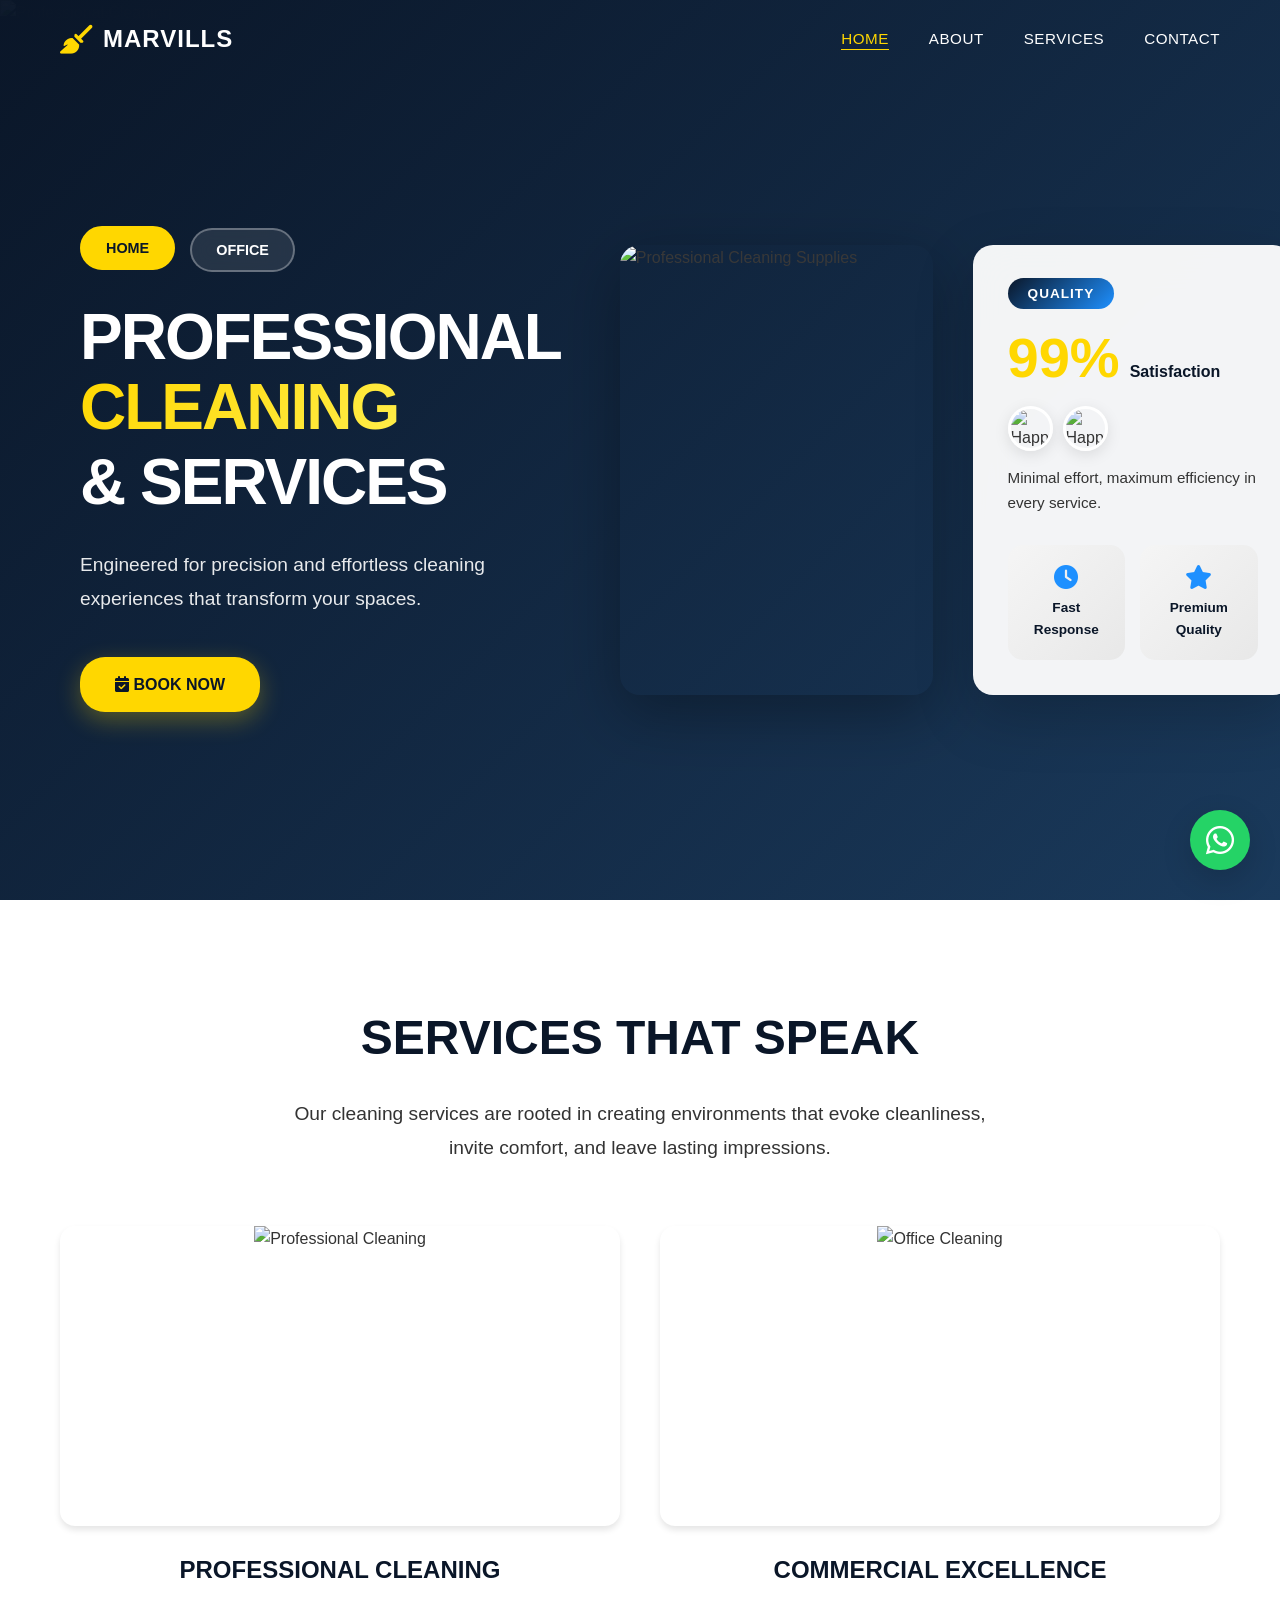
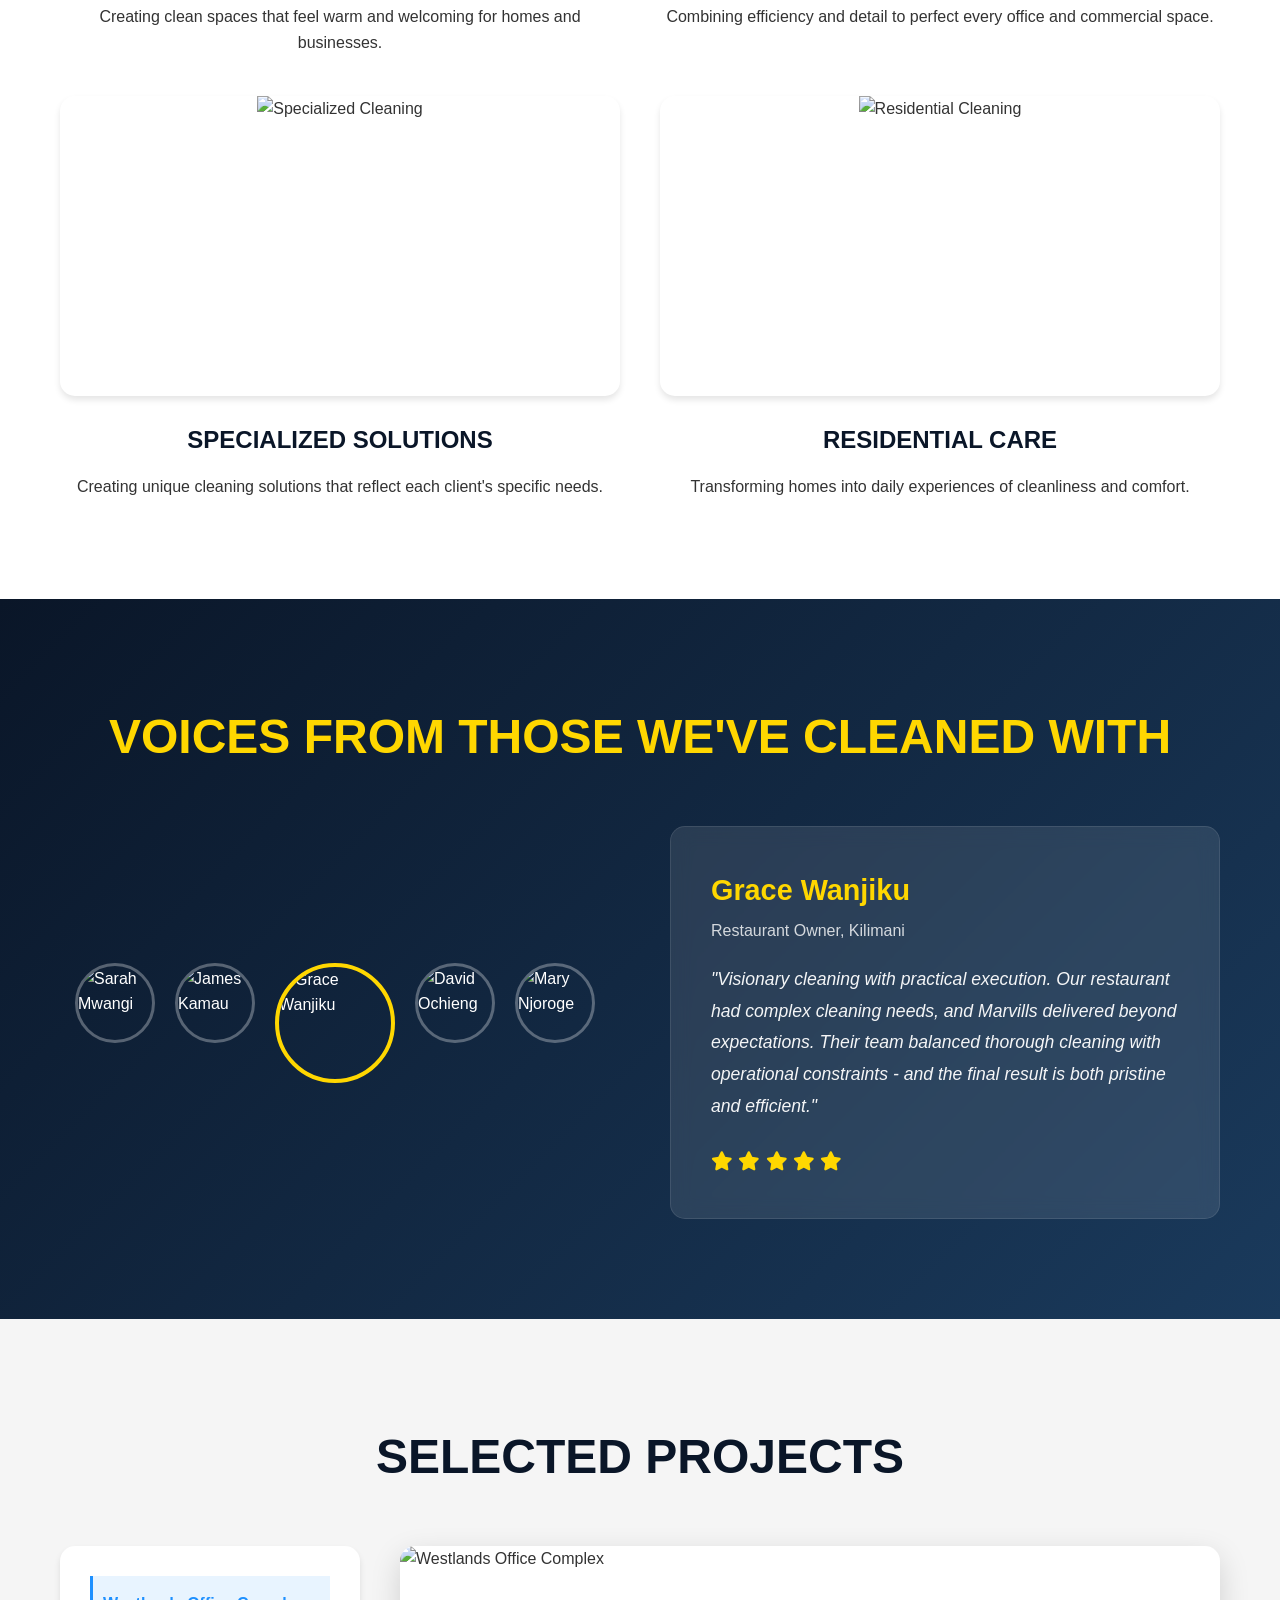
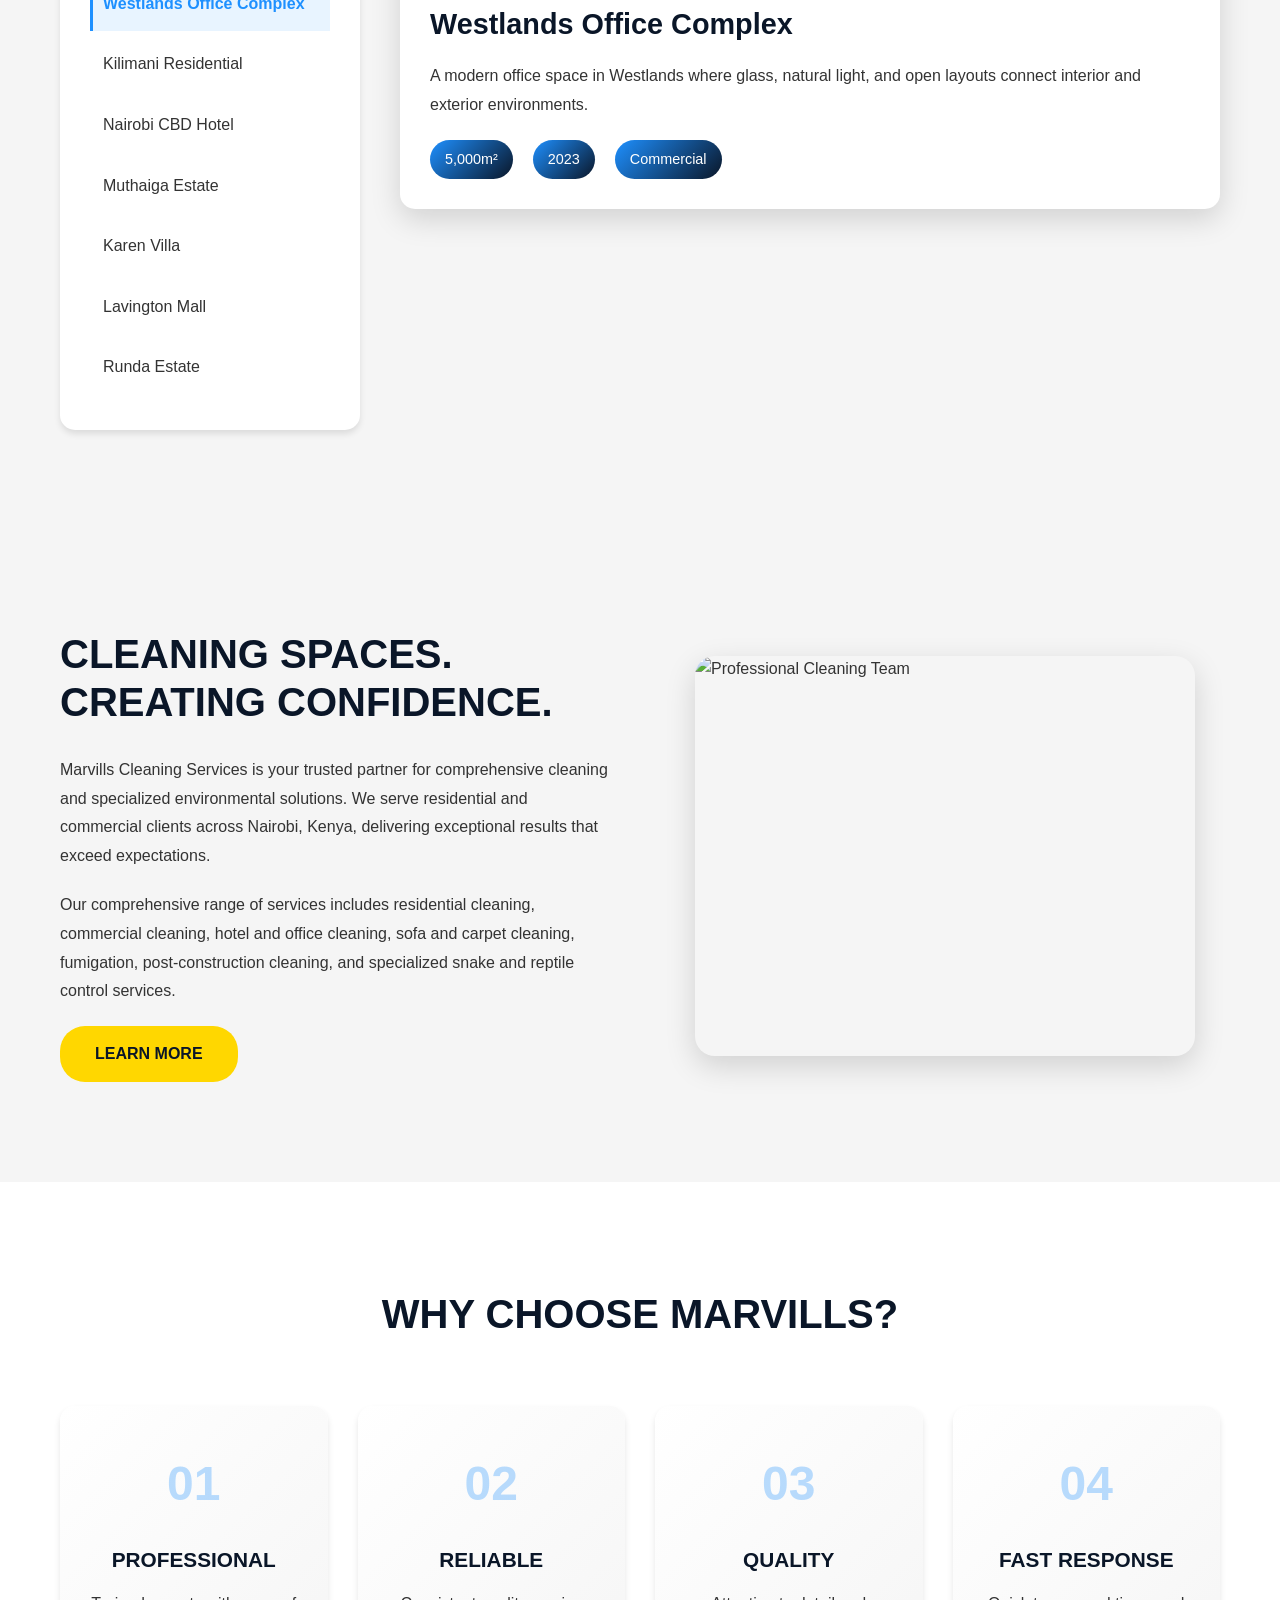
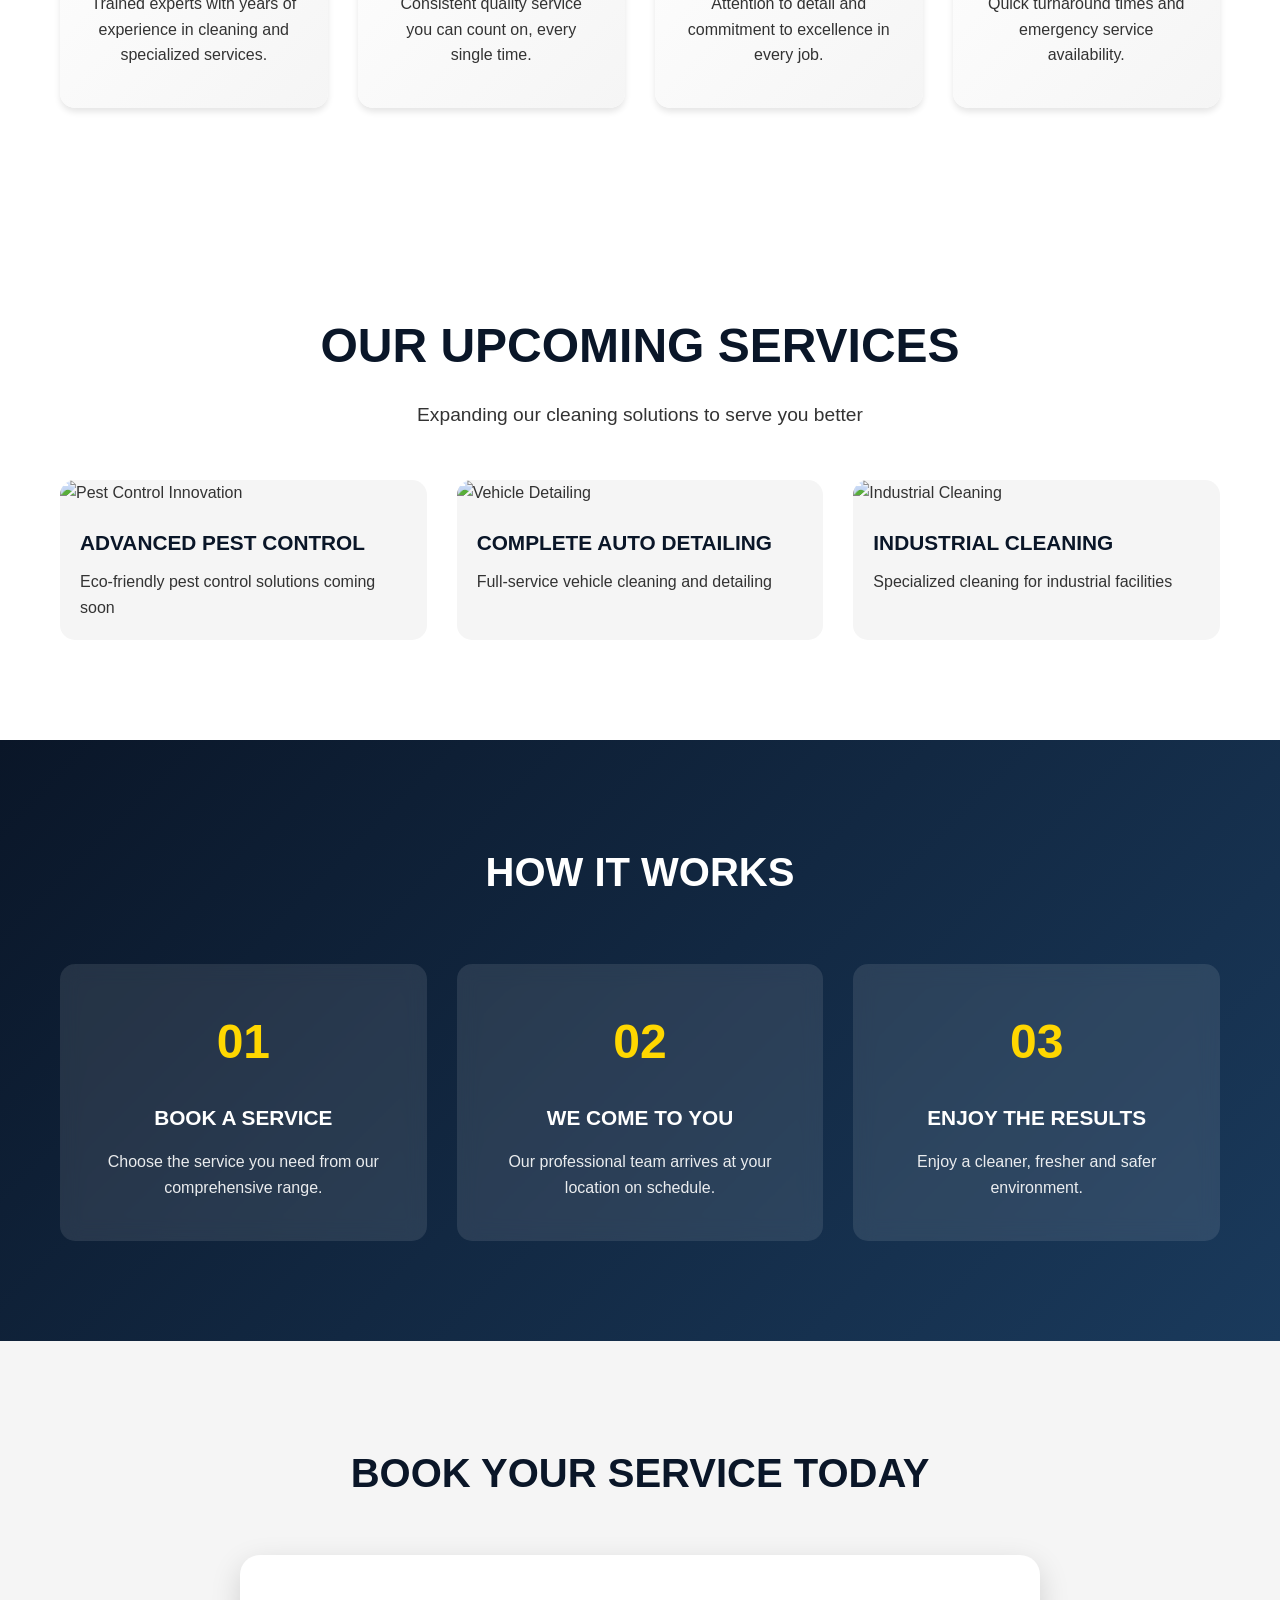
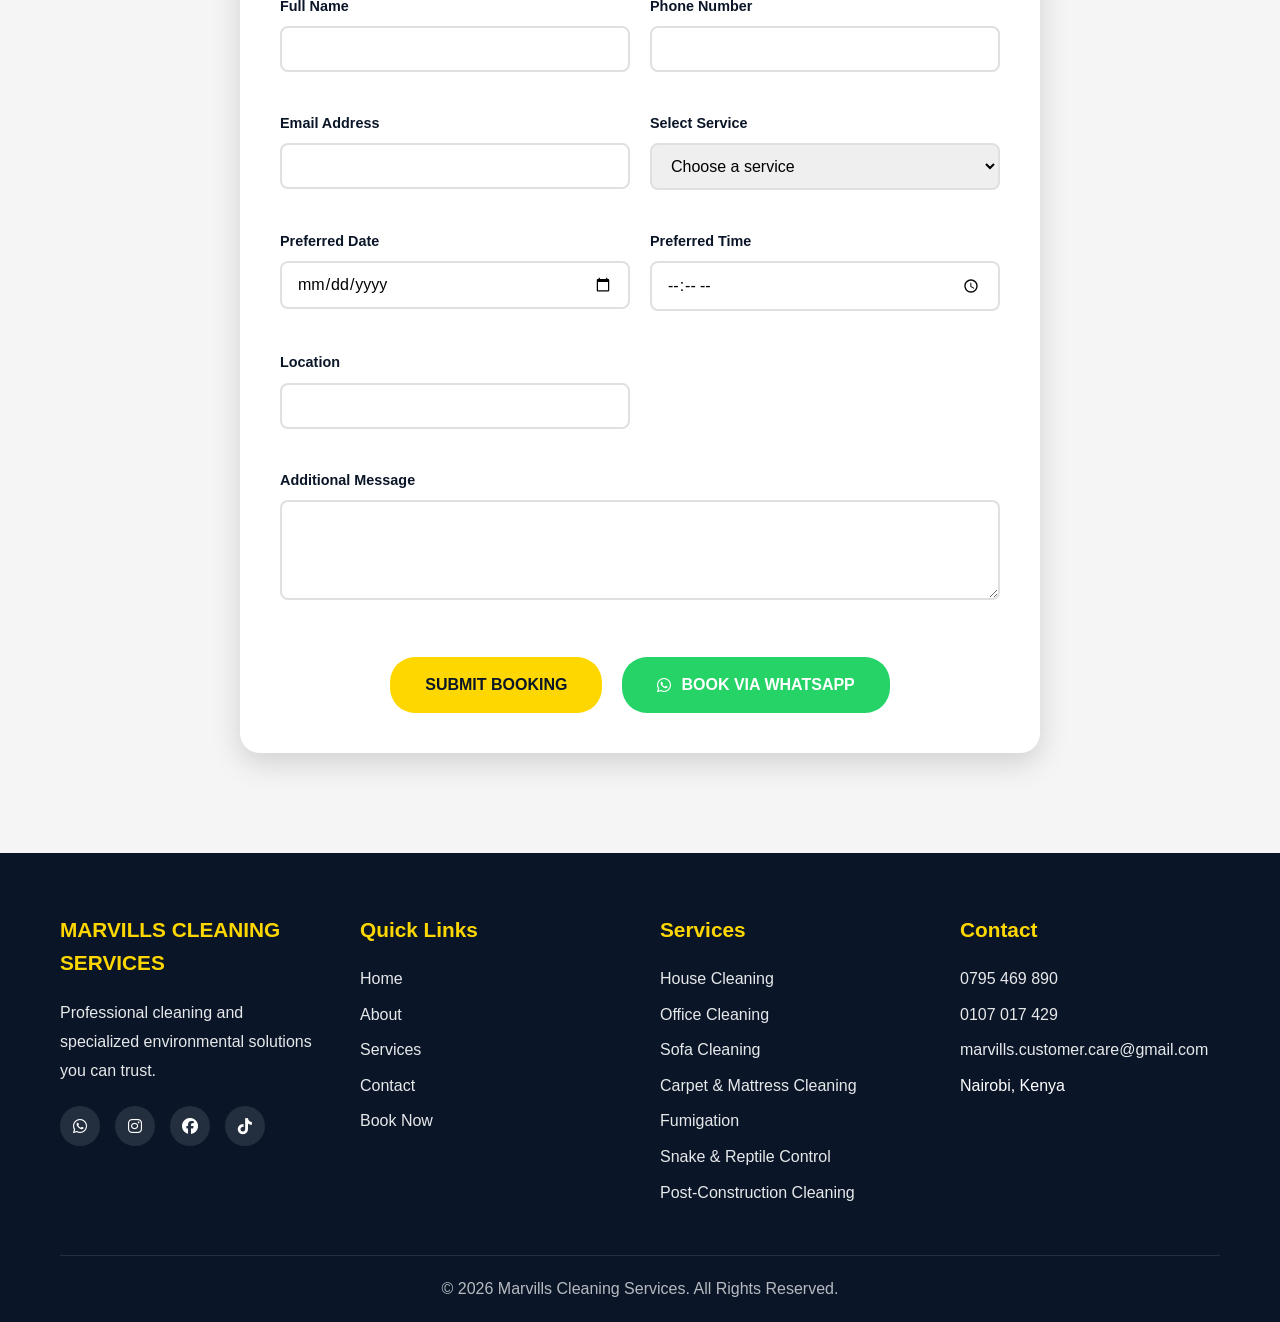
==== index.html @ 103ae38f "first commit" ====
<!DOCTYPE html>
<html lang="en">
<head>
    <meta charset="UTF-8">
    <meta name="viewport" content="width=device-width, initial-scale=1.0">
    <title>Marvills Cleaning Services | Professional Cleaning & Fumigation</title>
    <link rel="stylesheet" href="css/style.css">
    <link rel="stylesheet" href="https://cdnjs.cloudflare.com/ajax/libs/font-awesome/6.4.0/css/all.min.css">
</head>
<body>
    <!-- Navigation -->
    <nav class="navbar" id="navbar">
        <div class="container">
            <div class="nav-content">
                <a href="index.html" class="logo">
                    <i class="fas fa-broom"></i>
                    <span>MARVILLS</span>
                </a>
                <ul class="nav-links" id="navLinks">
                    <li><a href="index.html" class="active">HOME</a></li>
                    <li><a href="about.html">ABOUT</a></li>
                    <li><a href="services.html">SERVICES</a></li>
                    <li><a href="contact.html">CONTACT</a></li>
                </ul>
                <div class="hamburger" id="hamburger">
                    <span></span>
                    <span></span>
                    <span></span>
                </div>
            </div>
        </div>
    </nav>

    <!-- Hero Section -->
    <section class="hero">
        <div class="hero-background">
            <img src="https://images.unsplash.com/photo-1581578731117-104f2a49d5f4?w=1920&q=80" alt="Professional Cleaning">
            <div class="hero-overlay"></div>
        </div>
        
        <div class="container">
            <div class="hero-layout">
                <!-- Left Side - Content -->
                <div class="hero-left">
                    <div class="hero-categories">
                        <button class="category-btn active">HOME</button>
                        <button class="category-btn">OFFICE</button>
                    </div>
                    
                    <div class="hero-headline">
                        <h1>PROFESSIONAL <span class="gold-text">CLEANING</span></h1>
                        <h1>& SERVICES</h1>
                    </div>
                    
                    <p class="hero-description">Engineered for precision and effortless cleaning experiences that transform your spaces.</p>
                    
                    <div class="hero-cta">
                        <a href="#booking" class="btn-primary hero-btn">
                            <i class="fas fa-calendar-check"></i>
                            BOOK NOW
                        </a>
                    </div>
                </div>
                
                <!-- Right Side - Product/Stats -->
                <div class="hero-right">
                    <div class="hero-product">
                        <img src="https://images.unsplash.com/photo-1587937533577-0ba337fbd436?w=600&q=80" alt="Professional Cleaning Supplies" class="product-image">
                        
                        <div class="hero-stats-card">
                            <div class="stats-header">
                                <span class="stats-badge">QUALITY</span>
                            </div>
                            <div class="stats-content">
                                <div class="stats-percentage">
                                    <span class="percentage">99%</span>
                                    <span class="percentage-label">Satisfaction</span>
                                </div>
                                <div class="stats-avatars">
                                    <img src="https://images.unsplash.com/photo-1494790108377-be9c29b29330?w=50&q=80" alt="Happy Client">
                                    <img src="https://images.unsplash.com/photo-1507003211169-0a1dd7228f2d?w=50&q=80" alt="Happy Client">
                                </div>
                                <p class="stats-description">Minimal effort, maximum efficiency in every service.</p>
                            </div>
                            
                            <div class="stats-cards">
                                <div class="stat-card">
                                    <i class="fas fa-clock"></i>
                                    <span>Fast Response</span>
                                </div>
                                <div class="stat-card">
                                    <i class="fas fa-star"></i>
                                    <span>Premium Quality</span>
                                </div>
                            </div>
                        </div>
                    </div>
                </div>
            </div>
        </div>
    </section>

    <!-- Services That Speak Section -->
    <section class="services-speak">
        <div class="container">
            <div class="section-header">
                <h2>SERVICES THAT SPEAK</h2>
                <p>Our cleaning services are rooted in creating environments that evoke cleanliness, invite comfort, and leave lasting impressions.</p>
            </div>
            <div class="services-speak-grid">
                <div class="service-speak-card">
                    <div class="service-speak-image">
                        <img src="https://images.unsplash.com/photo-1581578731117-104f2a49d5f4?w=400&q=80" alt="Professional Cleaning">
                    </div>
                    <h3>PROFESSIONAL CLEANING</h3>
                    <p>Creating clean spaces that feel warm and welcoming for homes and businesses.</p>
                </div>
                <div class="service-speak-card">
                    <div class="service-speak-image">
                        <img src="https://images.unsplash.com/photo-1628177142898-93e36e4e3a50?w=400&q=80" alt="Office Cleaning">
                    </div>
                    <h3>COMMERCIAL EXCELLENCE</h3>
                    <p>Combining efficiency and detail to perfect every office and commercial space.</p>
                </div>
                <div class="service-speak-card">
                    <div class="service-speak-image">
                        <img src="https://images.unsplash.com/photo-1532190241740-4a1c8ace95c4?w=400&q=80" alt="Specialized Cleaning">
                    </div>
                    <h3>SPECIALIZED SOLUTIONS</h3>
                    <p>Creating unique cleaning solutions that reflect each client's specific needs.</p>
                </div>
                <div class="service-speak-card">
                    <div class="service-speak-image">
                        <img src="https://images.unsplash.com/photo-1584622650111-993a426fbf0a?w=400&q=80" alt="Residential Cleaning">
                    </div>
                    <h3>RESIDENTIAL CARE</h3>
                    <p>Transforming homes into daily experiences of cleanliness and comfort.</p>
                </div>
            </div>
        </div>
    </section>

    <!-- Testimonials Section -->
    <section class="testimonials-section">
        <div class="container">
            <h2>VOICES FROM THOSE WE'VE CLEANED WITH</h2>
            <div class="testimonials-layout">
                <div class="testimonial-avatars">
                    <div class="avatar-circle">
                        <img src="https://images.unsplash.com/photo-1494790108377-be9c29b29330?w=100&q=80" alt="Sarah Mwangi">
                    </div>
                    <div class="avatar-circle">
                        <img src="https://images.unsplash.com/photo-1507003211169-0a1dd7228f2d?w=100&q=80" alt="James Kamau">
                    </div>
                    <div class="avatar-circle featured">
                        <img src="https://images.unsplash.com/photo-1438761681033-6461ffad8d80?w=100&q=80" alt="Grace Wanjiku">
                    </div>
                    <div class="avatar-circle">
                        <img src="https://images.unsplash.com/photo-1472099645785-5658abf4ff4e?w=100&q=80" alt="David Ochieng">
                    </div>
                    <div class="avatar-circle">
                        <img src="https://images.unsplash.com/photo-1544005313-94ddf0286df2?w=100&q=80" alt="Mary Njoroge">
                    </div>
                </div>
                <div class="featured-testimonial">
                    <h3>Grace Wanjiku</h3>
                    <p class="testimonial-role">Restaurant Owner, Kilimani</p>
                    <p class="testimonial-quote">"Visionary cleaning with practical execution. Our restaurant had complex cleaning needs, and Marvills delivered beyond expectations. Their team balanced thorough cleaning with operational constraints - and the final result is both pristine and efficient."</p>
                    <div class="testimonial-rating">
                        <i class="fas fa-star"></i>
                        <i class="fas fa-star"></i>
                        <i class="fas fa-star"></i>
                        <i class="fas fa-star"></i>
                        <i class="fas fa-star"></i>
                    </div>
                </div>
            </div>
        </div>
    </section>

    <!-- Selected Projects Section -->
    <section class="selected-projects">
        <div class="container">
            <h2>SELECTED PROJECTS</h2>
            <div class="projects-layout">
                <div class="projects-sidebar">
                    <ul class="projects-list">
                        <li class="project-item active" data-project="casa-lumen">Westlands Office Complex</li>
                        <li class="project-item" data-project="lunaris-estate">Kilimani Residential</li>
                        <li class="project-item" data-project="haven-point">Nairobi CBD Hotel</li>
                        <li class="project-item" data-project="silverleaf">Muthaiga Estate</li>
                        <li class="project-item" data-project="casa-verde">Karen Villa</li>
                        <li class="project-item" data-project="azure-horizon">Lavington Mall</li>
                        <li class="project-item" data-project="serenity-estate">Runda Estate</li>
                    </ul>
                </div>
                <div class="project-display">
                    <div class="project-card active" id="casa-lumen">
                        <img src="https://images.unsplash.com/photo-1497366216548-37526070297c?w=800&q=80" alt="Westlands Office Complex">
                        <div class="project-info">
                            <h3>Westlands Office Complex</h3>
                            <p>A modern office space in Westlands where glass, natural light, and open layouts connect interior and exterior environments.</p>
                            <div class="project-details">
                                <span>5,000m²</span>
                                <span>2023</span>
                                <span>Commercial</span>
                            </div>
                        </div>
                    </div>
                    <div class="project-card" id="lunaris-estate">
                        <img src="https://images.unsplash.com/photo-1584622650111-993a426fbf0a?w=800&q=80" alt="Kilimani Residential">
                        <div class="project-info">
                            <h3>Kilimani Residential</h3>
                            <p>Complete residential cleaning and maintenance for luxury apartments in the heart of Kilimani.</p>
                            <div class="project-details">
                                <span>150 Units</span>
                                <span>2022</span>
                                <span>Residential</span>
                            </div>
                        </div>
                    </div>
                    <div class="project-card" id="haven-point">
                        <img src="https://images.unsplash.com/photo-1566665797739-1674de7a421a?w=800&q=80" alt="Nairobi CBD Hotel">
                        <div class="project-info">
                            <h3>Nairobi CBD Hotel</h3>
                            <p>Comprehensive hotel cleaning services ensuring pristine guest experiences in Nairobi's central business district.</p>
                            <div class="project-details">
                                <span>200 Rooms</span>
                                <span>2023</span>
                                <span>Hospitality</span>
                            </div>
                        </div>
                    </div>
                    <div class="project-card" id="silverleaf">
                        <img src="https://images.unsplash.com/photo-1504307651254-35680f356dfd?w=800&q=80" alt="Muthaiga Estate">
                        <div class="project-info">
                            <h3>Muthaiga Estate</h3>
                            <p>Post-construction cleaning for prestigious estate development, handling dust and debris removal.</p>
                            <div class="project-details">
                                <span>10,000m²</span>
                                <span>2022</span>
                                <span>Construction</span>
                            </div>
                        </div>
                    </div>
                    <div class="project-card" id="casa-verde">
                        <img src="https://images.unsplash.com/photo-1555041469-a586c61ea9bc?w=800&q=80" alt="Karen Villa">
                        <div class="project-info">
                            <h3>Karen Villa</h3>
                            <p>Deep cleaning and specialized sofa/carpet cleaning for luxury villa in Karen.</p>
                            <div class="project-details">
                                <span>800m²</span>
                                <span>2023</span>
                                <span>Residential</span>
                            </div>
                        </div>
                    </div>
                    <div class="project-card" id="azure-horizon">
                        <img src="https://images.unsplash.com/photo-1581578731117-104f2a49d5f4?w=800&q=80" alt="Lavington Mall">
                        <div class="project-info">
                            <h3>Lavington Mall</h3>
                            <p>Ongoing commercial cleaning contract for major shopping mall in Lavington.</p>
                            <div class="project-details">
                                <span>15,000m²</span>
                                <span>2021-Present</span>
                                <span>Commercial</span>
                            </div>
                        </div>
                    </div>
                    <div class="project-card" id="serenity-estate">
                        <img src="https://images.unsplash.com/photo-1628177142898-93e36e4e3a50?w=800&q=80" alt="Runda Estate">
                        <div class="project-info">
                            <h3>Runda Estate</h3>
                            <p>Complete fumigation and pest control services for residential estate development.</p>
                            <div class="project-details">
                                <span>50 Homes</span>
                                <span>2023</span>
                                <span>Fumigation</span>
                            </div>
                        </div>
                    </div>
                </div>
            </div>
        </div>
    </section>

    <!-- About Section -->
    <section class="about-section">
        <div class="container">
            <div class="about-content">
                <div class="about-text">
                    <h2>CLEANING SPACES. CREATING CONFIDENCE.</h2>
                    <p>Marvills Cleaning Services is your trusted partner for comprehensive cleaning and specialized environmental solutions. We serve residential and commercial clients across Nairobi, Kenya, delivering exceptional results that exceed expectations.</p>
                    <p>Our comprehensive range of services includes residential cleaning, commercial cleaning, hotel and office cleaning, sofa and carpet cleaning, fumigation, post-construction cleaning, and specialized snake and reptile control services.</p>
                    <a href="about.html" class="btn-primary">LEARN MORE</a>
                </div>
                <div class="about-image">
                    <img src="https://images.unsplash.com/photo-1581578731117-104f2a49d5f4?w=600&q=80" alt="Professional Cleaning Team" class="about-img">
                </div>
            </div>
        </div>
    </section>

    <!-- Why Choose Section -->
    <section class="why-choose">
        <div class="container">
            <h2>WHY CHOOSE MARVILLS?</h2>
            <div class="why-grid">
                <div class="why-card">
                    <div class="why-number">01</div>
                    <h3>PROFESSIONAL</h3>
                    <p>Trained experts with years of experience in cleaning and specialized services.</p>
                </div>
                <div class="why-card">
                    <div class="why-number">02</div>
                    <h3>RELIABLE</h3>
                    <p>Consistent quality service you can count on, every single time.</p>
                </div>
                <div class="why-card">
                    <div class="why-number">03</div>
                    <h3>QUALITY</h3>
                    <p>Attention to detail and commitment to excellence in every job.</p>
                </div>
                <div class="why-card">
                    <div class="why-number">04</div>
                    <h3>FAST RESPONSE</h3>
                    <p>Quick turnaround times and emergency service availability.</p>
                </div>
            </div>
        </div>
    </section>

    <!-- Upcoming Services Section -->
    <section class="upcoming-services">
        <div class="container">
            <h2>OUR UPCOMING SERVICES</h2>
            <p>Expanding our cleaning solutions to serve you better</p>
            <div class="upcoming-grid">
                <div class="upcoming-card">
                    <img src="https://images.unsplash.com/photo-1558618666-fcd25c85cd64?w=400&q=80" alt="Pest Control Innovation">
                    <h3>ADVANCED PEST CONTROL</h3>
                    <p>Eco-friendly pest control solutions coming soon</p>
                </div>
                <div class="upcoming-card">
                    <img src="https://images.unsplash.com/photo-1601362840469-51e4d8d58785?w=400&q=80" alt="Vehicle Detailing">
                    <h3>COMPLETE AUTO DETAILING</h3>
                    <p>Full-service vehicle cleaning and detailing</p>
                </div>
                <div class="upcoming-card">
                    <img src="https://images.unsplash.com/photo-1584622650111-993a426fbf0a?w=400&q=80" alt="Industrial Cleaning">
                    <h3>INDUSTRIAL CLEANING</h3>
                    <p>Specialized cleaning for industrial facilities</p>
                </div>
            </div>
        </div>
    </section>

    <!-- How It Works -->
    <section class="how-it-works">
        <div class="container">
            <h2>HOW IT WORKS</h2>
            <div class="steps-grid">
                <div class="step-card">
                    <div class="step-number">01</div>
                    <h3>BOOK A SERVICE</h3>
                    <p>Choose the service you need from our comprehensive range.</p>
                </div>
                <div class="step-card">
                    <div class="step-number">02</div>
                    <h3>WE COME TO YOU</h3>
                    <p>Our professional team arrives at your location on schedule.</p>
                </div>
                <div class="step-card">
                    <div class="step-number">03</div>
                    <h3>ENJOY THE RESULTS</h3>
                    <p>Enjoy a cleaner, fresher and safer environment.</p>
                </div>
            </div>
        </div>
    </section>

    <!-- Booking Section -->
    <section class="booking-section" id="booking">
        <div class="container">
            <h2>BOOK YOUR SERVICE TODAY</h2>
            <form class="booking-form" id="bookingForm">
                <div class="form-grid">
                    <div class="form-group">
                        <label for="fullName">Full Name</label>
                        <input type="text" id="fullName" name="fullName" required>
                    </div>
                    <div class="form-group">
                        <label for="phone">Phone Number</label>
                        <input type="tel" id="phone" name="phone" required>
                    </div>
                    <div class="form-group">
                        <label for="email">Email Address</label>
                        <input type="email" id="email" name="email" required>
                    </div>
                    <div class="form-group">
                        <label for="service">Select Service</label>
                        <select id="service" name="service" required>
                            <option value="">Choose a service</option>
                            <option value="post-construction">Post-Construction Cleaning</option>
                            <option value="hotel-office">Hotel & Office Cleaning</option>
                            <option value="mattress-carpet">Mattress & Carpet Cleaning</option>
                            <option value="interior-car">Interior Car Cleaning</option>
                            <option value="house-apartment">House & Apartment Cleaning</option>
                            <option value="fumigation">Interior Fumigation Services</option>
                            <option value="sofa">Sofa Cleaning</option>
                            <option value="snake-reptile">Snake & Reptile Control</option>
                            <option value="specialized">Specialized Cleaning</option>
                            <option value="other">Other</option>
                        </select>
                    </div>
                    <div class="form-group">
                        <label for="date">Preferred Date</label>
                        <input type="date" id="date" name="date" required>
                    </div>
                    <div class="form-group">
                        <label for="time">Preferred Time</label>
                        <input type="time" id="time" name="time" required>
                    </div>
                    <div class="form-group">
                        <label for="location">Location</label>
                        <input type="text" id="location" name="location" required>
                    </div>
                    <div class="form-group full-width">
                        <label for="message">Additional Message</label>
                        <textarea id="message" name="message" rows="4"></textarea>
                    </div>
                </div>
                <div class="form-buttons">
                    <button type="submit" class="btn-primary">SUBMIT BOOKING</button>
                    <a href="https://wa.me/254795469890?text=Hello%20Marvills%20Cleaning%20Services,%20I%20would%20like%20to%20book%20a%20service." target="_blank" class="btn-whatsapp">
                        <i class="fab fa-whatsapp"></i>
                        BOOK VIA WHATSAPP
                    </a>
                </div>
            </form>
            <div class="success-message" id="successMessage" style="display: none;">
                <i class="fas fa-check-circle"></i>
                <h3>Booking Submitted Successfully!</h3>
                <p>Thank you for choosing Marvills Cleaning Services. We will contact you shortly to confirm your booking.</p>
                <button class="btn-primary" onclick="resetForm()">BOOK ANOTHER SERVICE</button>
            </div>
        </div>
    </section>

    <!-- Footer -->
    <footer class="footer">
        <div class="container">
            <div class="footer-grid">
                <div class="footer-section">
                    <h3>MARVILLS CLEANING SERVICES</h3>
                    <p>Professional cleaning and specialized environmental solutions you can trust.</p>
                    <div class="social-links">
                        <a href="https://wa.me/254795469890" target="_blank"><i class="fab fa-whatsapp"></i></a>
                        <a href="#" target="_blank"><i class="fab fa-instagram"></i></a>
                        <a href="#" target="_blank"><i class="fab fa-facebook"></i></a>
                        <a href="https://tiktok.com/@marvills.fumigators" target="_blank"><i class="fab fa-tiktok"></i></a>
                    </div>
                </div>
                <div class="footer-section">
                    <h3>Quick Links</h3>
                    <ul>
                        <li><a href="index.html">Home</a></li>
                        <li><a href="about.html">About</a></li>
                        <li><a href="services.html">Services</a></li>
                        <li><a href="contact.html">Contact</a></li>
                        <li><a href="#booking">Book Now</a></li>
                    </ul>
                </div>
                <div class="footer-section">
                    <h3>Services</h3>
                    <ul>
                        <li><a href="services.html">House Cleaning</a></li>
                        <li><a href="services.html">Office Cleaning</a></li>
                        <li><a href="services.html">Sofa Cleaning</a></li>
                        <li><a href="services.html">Carpet & Mattress Cleaning</a></li>
                        <li><a href="services.html">Fumigation</a></li>
                        <li><a href="services.html">Snake & Reptile Control</a></li>
                        <li><a href="services.html">Post-Construction Cleaning</a></li>
                    </ul>
                </div>
                <div class="footer-section">
                    <h3>Contact</h3>
                    <ul>
                        <li><a href="tel:0795469890">0795 469 890</a></li>
                        <li><a href="tel:0107017429">0107 017 429</a></li>
                        <li><a href="mailto:marvills.customer.care@gmail.com">marvills.customer.care@gmail.com</a></li>
                        <li>Nairobi, Kenya</li>
                    </ul>
                </div>
            </div>
            <div class="footer-bottom">
                <p>&copy; <span id="currentYear"></span> Marvills Cleaning Services. All Rights Reserved.</p>
            </div>
        </div>
    </footer>

    <!-- Floating WhatsApp -->
    <a href="https://wa.me/254795469890?text=Hello%20Marvills%20Cleaning%20Services,%20I%20would%20like%20to%20enquire%20about%20your%20services." target="_blank" class="floating-whatsapp">
        <i class="fab fa-whatsapp"></i>
    </a>

    <!-- Back to Top -->
    <button class="back-to-top" id="backToTop">
        <i class="fas fa-arrow-up"></i>
    </button>

    <script src="js/script.js"></script>
</body>
</html>
---- css/style.css ----
/* Reset and Base Styles */
* {
    margin: 0;
    padding: 0;
    box-sizing: border-box;
}

:root {
    --navy-blue: #0a1628;
    --bright-blue: #1e90ff;
    --white: #ffffff;
    --gold: #ffd700;
    --light-gray: #f5f5f5;
    --dark-gray: #333333;
    --shadow: 0 4px 6px rgba(0, 0, 0, 0.1);
    --shadow-lg: 0 10px 30px rgba(0, 0, 0, 0.15);
    --transition: all 0.3s ease;
}

body {
    font-family: 'Segoe UI', Tahoma, Geneva, Verdana, sans-serif;
    line-height: 1.6;
    color: var(--dark-gray);
    background-color: var(--white);
    overflow-x: hidden;
}

.container {
    max-width: 1200px;
    margin: 0 auto;
    padding: 0 20px;
}

/* Navigation */
.navbar {
    background-color: transparent;
    position: absolute;
    top: 0;
    left: 0;
    right: 0;
    z-index: 1000;
    transition: var(--transition);
}

.navbar.scrolled {
    background-color: rgba(10, 22, 40, 0.95);
    backdrop-filter: blur(10px);
    position: sticky;
}

.nav-content {
    display: flex;
    justify-content: space-between;
    align-items: center;
    padding: 20px 0;
}

.logo {
    display: flex;
    align-items: center;
    gap: 10px;
    color: var(--white);
    text-decoration: none;
    font-size: 1.5rem;
    font-weight: 700;
    letter-spacing: 1px;
}

.logo i {
    color: var(--gold);
    font-size: 1.8rem;
}

.nav-links {
    display: flex;
    list-style: none;
    align-items: center;
    gap: 40px;
}

.nav-links a {
    color: var(--white);
    text-decoration: none;
    font-weight: 500;
    font-size: 0.95rem;
    letter-spacing: 0.5px;
    transition: var(--transition);
    position: relative;
}

.nav-links a::after {
    content: '';
    position: absolute;
    bottom: -3px;
    left: 0;
    width: 0;
    height: 1px;
    background-color: var(--gold);
    transition: var(--transition);
}

.nav-links a:hover::after,
.nav-links a.active::after {
    width: 100%;
}

.nav-links a:hover,
.nav-links a.active {
    color: var(--gold);
}

.hamburger {
    display: none;
    flex-direction: column;
    cursor: pointer;
    gap: 5px;
}

.hamburger span {
    width: 25px;
    height: 3px;
    background-color: var(--white);
    transition: var(--transition);
}

.hamburger.active span:nth-child(1) {
    transform: rotate(45deg) translate(5px, 5px);
}

.hamburger.active span:nth-child(2) {
    opacity: 0;
}

.hamburger.active span:nth-child(3) {
    transform: rotate(-45deg) translate(7px, -6px);
}

/* Hero Section */
.hero {
    position: relative;
    min-height: 100vh;
    display: flex;
    align-items: center;
    overflow: hidden;
    background: linear-gradient(135deg, var(--navy-blue) 0%, #1a3a5c 100%);
}

.hero-background {
    position: absolute;
    top: 0;
    left: 0;
    width: 100%;
    height: 100%;
    z-index: 0;
}

.hero-background img {
    width: 100%;
    height: 100%;
    object-fit: cover;
    opacity: 0.15;
}

.hero-overlay {
    position: absolute;
    top: 0;
    left: 0;
    right: 0;
    bottom: 0;
    background: linear-gradient(135deg, rgba(10, 22, 40, 0.85) 0%, rgba(26, 58, 92, 0.75) 100%);
    z-index: 1;
}

.hero-layout {
    position: relative;
    z-index: 2;
    display: grid;
    grid-template-columns: 1fr 1fr;
    gap: 60px;
    align-items: center;
    padding: 120px 20px 80px;
}

/* Left Side - Content */
.hero-left {
    display: flex;
    flex-direction: column;
    gap: 30px;
    animation: fadeInUp 1s ease;
}

.hero-categories {
    display: flex;
    gap: 15px;
}

.category-btn {
    background: rgba(255, 255, 255, 0.1);
    border: 2px solid rgba(255, 255, 255, 0.3);
    color: var(--white);
    padding: 12px 24px;
    border-radius: 30px;
    font-size: 0.9rem;
    font-weight: 600;
    cursor: pointer;
    transition: var(--transition);
    backdrop-filter: blur(10px);
}

.category-btn:hover,
.category-btn.active {
    background: var(--gold);
    border-color: var(--gold);
    color: var(--navy-blue);
    transform: translateY(-2px);
}

.hero-headline {
    display: flex;
    flex-direction: column;
    gap: 5px;
}

.hero-headline h1 {
    font-size: 4rem;
    font-weight: 800;
    color: var(--white);
    line-height: 1.1;
    margin: 0;
    letter-spacing: -2px;
}

.gold-text {
    color: var(--gold);
    background: linear-gradient(135deg, var(--gold) 0%, #ffed4a 100%);
    -webkit-background-clip: text;
    -webkit-text-fill-color: transparent;
    background-clip: text;
}

.hero-description {
    font-size: 1.2rem;
    color: rgba(255, 255, 255, 0.9);
    line-height: 1.8;
    max-width: 500px;
    margin: 0;
}

.hero-cta {
    margin-top: 10px;
}

.hero-btn {
    display: inline-flex;
    align-items: center;
    gap: 12px;
    padding: 18px 40px;
    font-size: 1.1rem;
    border-radius: 30px;
    box-shadow: 0 8px 25px rgba(255, 215, 0, 0.3);
}

.hero-btn:hover {
    transform: translateY(-3px);
    box-shadow: 0 12px 35px rgba(255, 215, 0, 0.4);
}

/* Right Side - Product/Stats */
.hero-right {
    display: flex;
    justify-content: center;
    align-items: center;
    animation: fadeInUp 1s ease 0.3s backwards;
}

.hero-product {
    position: relative;
    display: flex;
    align-items: center;
    gap: 40px;
}

.product-image {
    width: 350px;
    height: 450px;
    object-fit: cover;
    border-radius: 20px;
    box-shadow: 0 20px 60px rgba(0, 0, 0, 0.3);
    filter: brightness(1.1);
    transition: var(--transition);
}

.product-image:hover {
    transform: scale(1.02);
}

.hero-stats-card {
    background: rgba(255, 255, 255, 0.95);
    border-radius: 20px;
    padding: 35px;
    box-shadow: 0 20px 60px rgba(0, 0, 0, 0.2);
    backdrop-filter: blur(20px);
    max-width: 320px;
    position: relative;
    z-index: 3;
}

.stats-header {
    margin-bottom: 25px;
}

.stats-badge {
    background: linear-gradient(135deg, var(--navy-blue) 0%, var(--bright-blue) 100%);
    color: var(--white);
    padding: 8px 20px;
    border-radius: 20px;
    font-size: 0.85rem;
    font-weight: 700;
    letter-spacing: 1px;
}

.stats-content {
    margin-bottom: 30px;
}

.stats-percentage {
    display: flex;
    align-items: baseline;
    gap: 10px;
    margin-bottom: 20px;
}

.percentage {
    font-size: 3.5rem;
    font-weight: 800;
    color: var(--gold);
    line-height: 1;
}

.percentage-label {
    font-size: 1rem;
    color: var(--navy-blue);
    font-weight: 600;
}

.stats-avatars {
    display: flex;
    gap: 10px;
    margin-bottom: 15px;
}

.stats-avatars img {
    width: 45px;
    height: 45px;
    border-radius: 50%;
    border: 3px solid var(--white);
    box-shadow: 0 4px 15px rgba(0, 0, 0, 0.1);
}

.stats-description {
    font-size: 0.95rem;
    color: var(--dark-gray);
    line-height: 1.6;
    margin: 0;
}

.stats-cards {
    display: grid;
    grid-template-columns: 1fr 1fr;
    gap: 15px;
}

.stat-card {
    background: linear-gradient(135deg, var(--light-gray) 0%, #e8e8e8 100%);
    padding: 20px 15px;
    border-radius: 15px;
    text-align: center;
    transition: var(--transition);
}

.stat-card:hover {
    transform: translateY(-3px);
    box-shadow: 0 8px 20px rgba(0, 0, 0, 0.1);
}

.stat-card i {
    font-size: 1.5rem;
    color: var(--bright-blue);
    margin-bottom: 8px;
    display: block;
}

.stat-card span {
    font-size: 0.85rem;
    color: var(--navy-blue);
    font-weight: 600;
    display: block;
}

@keyframes fadeInUp {
    from {
        opacity: 0;
        transform: translateY(30px);
    }
    to {
        opacity: 1;
        transform: translateY(0);
    }
}

.btn-primary {
    background-color: var(--gold);
    color: var(--navy-blue);
    padding: 15px 35px;
    border: none;
    border-radius: 25px;
    font-size: 1rem;
    font-weight: 600;
    cursor: pointer;
    text-decoration: none;
    transition: var(--transition);
    display: inline-block;
}

.btn-primary:hover {
    background-color: #ffed4a;
    transform: translateY(-2px);
    box-shadow: var(--shadow-lg);
}

.btn-secondary {
    background-color: transparent;
    color: var(--white);
    padding: 15px 35px;
    border: 2px solid var(--white);
    border-radius: 25px;
    font-size: 1rem;
    font-weight: 600;
    cursor: pointer;
    text-decoration: none;
    transition: var(--transition);
    display: inline-block;
}

.btn-secondary:hover {
    background-color: var(--white);
    color: var(--navy-blue);
    transform: translateY(-2px);
}

/* Trust Cards */
.trust-cards {
    padding: 80px 0;
    background-color: var(--white);
}

.trust-grid {
    display: grid;
    grid-template-columns: repeat(auto-fit, minmax(250px, 1fr));
    gap: 30px;
}

.trust-card {
    text-align: center;
    padding: 40px 30px;
    background: linear-gradient(135deg, var(--white) 0%, var(--light-gray) 100%);
    border-radius: 15px;
    box-shadow: var(--shadow);
    transition: var(--transition);
    opacity: 0;
    transform: translateY(30px);
}

.trust-card.visible {
    opacity: 1;
    transform: translateY(0);
}

.trust-card:hover {
    transform: translateY(-10px);
    box-shadow: var(--shadow-lg);
}

.trust-icon {
    width: 70px;
    height: 70px;
    background: linear-gradient(135deg, var(--bright-blue) 0%, var(--navy-blue) 100%);
    border-radius: 50%;
    display: flex;
    align-items: center;
    justify-content: center;
    margin: 0 auto 20px;
    color: var(--white);
    font-size: 1.8rem;
}

.trust-card h3 {
    color: var(--navy-blue);
    margin-bottom: 15px;
    font-size: 1.3rem;
}

.trust-card p {
    color: var(--dark-gray);
    line-height: 1.6;
}

/* Services Speak Section */
.services-speak {
    padding: 100px 0;
    background-color: var(--white);
}

.section-header {
    text-align: center;
    margin-bottom: 60px;
}

.section-header h2 {
    color: var(--navy-blue);
    font-size: 3rem;
    margin-bottom: 20px;
    font-weight: 700;
}

.section-header p {
    color: var(--dark-gray);
    font-size: 1.2rem;
    max-width: 700px;
    margin: 0 auto;
    line-height: 1.8;
}

.services-speak-grid {
    display: grid;
    grid-template-columns: repeat(2, 1fr);
    gap: 40px;
}

.service-speak-card {
    text-align: center;
    transition: var(--transition);
    opacity: 0;
    transform: translateY(30px);
}

.service-speak-card.visible {
    opacity: 1;
    transform: translateY(0);
}

.service-speak-card:hover {
    transform: translateY(-10px);
}

.service-speak-image {
    width: 100%;
    height: 300px;
    border-radius: 15px;
    overflow: hidden;
    margin-bottom: 25px;
    box-shadow: var(--shadow);
}

.service-speak-image img {
    width: 100%;
    height: 100%;
    object-fit: cover;
    transition: var(--transition);
}

.service-speak-card:hover .service-speak-image img {
    transform: scale(1.05);
}

.service-speak-card h3 {
    color: var(--navy-blue);
    font-size: 1.5rem;
    margin-bottom: 15px;
}

.service-speak-card p {
    color: var(--dark-gray);
    line-height: 1.6;
    font-size: 1rem;
}

/* Selected Projects Section */
.selected-projects {
    padding: 100px 0;
    background-color: var(--light-gray);
}

.selected-projects h2 {
    text-align: center;
    color: var(--navy-blue);
    font-size: 3rem;
    margin-bottom: 50px;
    font-weight: 700;
}

.projects-layout {
    display: grid;
    grid-template-columns: 300px 1fr;
    gap: 40px;
}

.projects-sidebar {
    background: var(--white);
    padding: 30px;
    border-radius: 15px;
    box-shadow: var(--shadow);
    height: fit-content;
}

.projects-list {
    list-style: none;
}

.project-item {
    padding: 15px 10px;
    cursor: pointer;
    transition: var(--transition);
    border-left: 3px solid transparent;
    color: var(--dark-gray);
    font-weight: 500;
    margin-bottom: 5px;
}

.project-item:hover {
    background-color: var(--light-gray);
    color: var(--bright-blue);
}

.project-item.active {
    background-color: rgba(30, 144, 255, 0.1);
    border-left-color: var(--bright-blue);
    color: var(--bright-blue);
    font-weight: 600;
}

.project-display {
    position: relative;
}

.project-card {
    display: none;
    background: var(--white);
    border-radius: 15px;
    overflow: hidden;
    box-shadow: var(--shadow-lg);
}

.project-card.active {
    display: block;
    animation: fadeIn 0.5s ease;
}

@keyframes fadeIn {
    from { opacity: 0; transform: translateY(20px); }
    to { opacity: 1; transform: translateY(0); }
}

.project-card img {
    width: 100%;
    height: 400px;
    object-fit: cover;
}

.project-info {
    padding: 30px;
}

.project-info h3 {
    color: var(--navy-blue);
    font-size: 1.8rem;
    margin-bottom: 15px;
}

.project-info p {
    color: var(--dark-gray);
    line-height: 1.8;
    margin-bottom: 20px;
}

.project-details {
    display: flex;
    gap: 20px;
    flex-wrap: wrap;
}

.project-details span {
    background: linear-gradient(135deg, var(--bright-blue) 0%, var(--navy-blue) 100%);
    color: var(--white);
    padding: 8px 15px;
    border-radius: 20px;
    font-size: 0.9rem;
    font-weight: 500;
}

/* Testimonials Section */
.testimonials-section {
    padding: 100px 0;
    background: linear-gradient(135deg, var(--navy-blue) 0%, #1a3a5c 100%);
    color: var(--white);
}

.testimonials-section h2 {
    text-align: center;
    font-size: 3rem;
    margin-bottom: 50px;
    color: var(--gold);
}

.testimonials-layout {
    display: grid;
    grid-template-columns: 1fr 1fr;
    gap: 60px;
    align-items: center;
}

.testimonial-avatars {
    display: flex;
    justify-content: center;
    gap: 20px;
    flex-wrap: wrap;
}

.avatar-circle {
    width: 80px;
    height: 80px;
    border-radius: 50%;
    overflow: hidden;
    border: 3px solid rgba(255, 255, 255, 0.3);
    transition: var(--transition);
}

.avatar-circle img {
    width: 100%;
    height: 100%;
    object-fit: cover;
}

.avatar-circle:hover {
    border-color: var(--gold);
    transform: scale(1.1);
}

.avatar-circle.featured {
    width: 120px;
    height: 120px;
    border-color: var(--gold);
    border-width: 4px;
}

.featured-testimonial {
    background: rgba(255, 255, 255, 0.1);
    padding: 40px;
    border-radius: 15px;
    backdrop-filter: blur(10px);
    border: 1px solid rgba(255, 255, 255, 0.1);
}

.featured-testimonial h3 {
    color: var(--gold);
    font-size: 1.8rem;
    margin-bottom: 5px;
}

.testimonial-role {
    color: var(--white);
    opacity: 0.8;
    margin-bottom: 20px;
    font-size: 1rem;
}

.testimonial-quote {
    font-size: 1.1rem;
    line-height: 1.8;
    margin-bottom: 25px;
    font-style: italic;
    opacity: 0.95;
}

.featured-testimonial .testimonial-rating {
    color: var(--gold);
    font-size: 1.2rem;
}

/* Upcoming Services Section */
.upcoming-services {
    padding: 100px 0;
    background-color: var(--white);
}

.upcoming-services h2 {
    text-align: center;
    color: var(--navy-blue);
    font-size: 3rem;
    margin-bottom: 15px;
    font-weight: 700;
}

.upcoming-services > .container > p {
    text-align: center;
    color: var(--dark-gray);
    font-size: 1.2rem;
    margin-bottom: 50px;
}

.upcoming-grid {
    display: grid;
    grid-template-columns: repeat(3, 1fr);
    gap: 30px;
}

.upcoming-card {
    background: var(--light-gray);
    border-radius: 15px;
    overflow: hidden;
    transition: var(--transition);
    opacity: 0;
    transform: translateY(30px);
}

.upcoming-card.visible {
    opacity: 1;
    transform: translateY(0);
}

.upcoming-card:hover {
    transform: translateY(-10px);
    box-shadow: var(--shadow-lg);
}

.upcoming-card img {
    width: 100%;
    height: 250px;
    object-fit: cover;
}

.upcoming-card h3 {
    color: var(--navy-blue);
    padding: 20px 20px 10px;
    font-size: 1.3rem;
}

.upcoming-card p {
    color: var(--dark-gray);
    padding: 0 20px 20px;
    line-height: 1.6;
}

/* About Section */
.about-section {
    padding: 100px 0;
    background-color: var(--light-gray);
}

.about-content {
    display: grid;
    grid-template-columns: 1fr 1fr;
    gap: 60px;
    align-items: center;
}

.about-text h2 {
    color: var(--navy-blue);
    font-size: 2.5rem;
    margin-bottom: 30px;
    line-height: 1.2;
}

.about-text p {
    margin-bottom: 20px;
    line-height: 1.8;
    color: var(--dark-gray);
}

.about-image {
    display: flex;
    justify-content: center;
}

.image-placeholder {
    width: 100%;
    max-width: 500px;
    height: 400px;
    background: linear-gradient(135deg, var(--navy-blue) 0%, var(--bright-blue) 100%);
    border-radius: 20px;
    display: flex;
    flex-direction: column;
    align-items: center;
    justify-content: center;
    color: var(--white);
    font-size: 4rem;
    box-shadow: var(--shadow-lg);
}

.image-placeholder span {
    font-size: 1.2rem;
    margin-top: 20px;
    font-weight: 600;
}

.about-img {
    width: 100%;
    max-width: 500px;
    height: 400px;
    object-fit: cover;
    border-radius: 20px;
    box-shadow: var(--shadow-lg);
}

.snake-img {
    width: 100%;
    max-width: 500px;
    height: 400px;
    object-fit: cover;
    border-radius: 20px;
    box-shadow: var(--shadow-lg);
}

/* Why Choose Section */
.why-choose {
    padding: 100px 0;
    background-color: var(--white);
}

.why-choose h2 {
    text-align: center;
    color: var(--navy-blue);
    font-size: 2.5rem;
    margin-bottom: 60px;
}

.why-grid {
    display: grid;
    grid-template-columns: repeat(auto-fit, minmax(250px, 1fr));
    gap: 30px;
}

.why-card {
    text-align: center;
    padding: 40px 30px;
    background: linear-gradient(135deg, var(--white) 0%, var(--light-gray) 100%);
    border-radius: 15px;
    box-shadow: var(--shadow);
    transition: var(--transition);
    opacity: 0;
    transform: translateY(30px);
}

.why-card.visible {
    opacity: 1;
    transform: translateY(0);
}

.why-card:hover {
    transform: translateY(-10px);
    box-shadow: var(--shadow-lg);
}

.why-number {
    font-size: 3rem;
    font-weight: 700;
    color: var(--bright-blue);
    margin-bottom: 20px;
    opacity: 0.3;
}

.why-card h3 {
    color: var(--navy-blue);
    margin-bottom: 15px;
    font-size: 1.3rem;
}

.why-card p {
    color: var(--dark-gray);
    line-height: 1.6;
}

/* How It Works */
.how-it-works {
    padding: 100px 0;
    background: linear-gradient(135deg, var(--navy-blue) 0%, #1a3a5c 100%);
    color: var(--white);
}

.how-it-works h2 {
    text-align: center;
    font-size: 2.5rem;
    margin-bottom: 60px;
}

.steps-grid {
    display: grid;
    grid-template-columns: repeat(auto-fit, minmax(250px, 1fr));
    gap: 30px;
}

.step-card {
    text-align: center;
    padding: 40px 30px;
    background: rgba(255, 255, 255, 0.1);
    border-radius: 15px;
    backdrop-filter: blur(10px);
    transition: var(--transition);
    opacity: 0;
    transform: translateY(30px);
}

.step-card.visible {
    opacity: 1;
    transform: translateY(0);
}

.step-card:hover {
    background: rgba(255, 255, 255, 0.15);
    transform: translateY(-5px);
}

.step-number {
    font-size: 3rem;
    font-weight: 700;
    color: var(--gold);
    margin-bottom: 20px;
}

.step-card h3 {
    margin-bottom: 15px;
    font-size: 1.3rem;
}

.step-card p {
    opacity: 0.9;
    line-height: 1.6;
}

/* Booking Section */
.booking-section {
    padding: 100px 0;
    background-color: var(--light-gray);
}

.booking-section h2 {
    text-align: center;
    color: var(--navy-blue);
    font-size: 2.5rem;
    margin-bottom: 50px;
}

.booking-form {
    max-width: 800px;
    margin: 0 auto;
    background: var(--white);
    padding: 40px;
    border-radius: 20px;
    box-shadow: var(--shadow-lg);
}

.form-grid {
    display: grid;
    grid-template-columns: repeat(2, 1fr);
    gap: 20px;
}

.form-group {
    margin-bottom: 20px;
}

.form-group.full-width {
    grid-column: 1 / -1;
}

.form-group label {
    display: block;
    margin-bottom: 8px;
    color: var(--navy-blue);
    font-weight: 600;
    font-size: 0.9rem;
}

.form-group input,
.form-group select,
.form-group textarea {
    width: 100%;
    padding: 12px 15px;
    border: 2px solid #e0e0e0;
    border-radius: 8px;
    font-size: 1rem;
    transition: var(--transition);
    font-family: inherit;
}

.form-group input:focus,
.form-group select:focus,
.form-group textarea:focus {
    outline: none;
    border-color: var(--bright-blue);
    box-shadow: 0 0 0 3px rgba(30, 144, 255, 0.1);
}

.form-group textarea {
    resize: vertical;
}

.form-buttons {
    display: flex;
    gap: 20px;
    justify-content: center;
    margin-top: 30px;
    flex-wrap: wrap;
}

.btn-whatsapp {
    background-color: #25D366;
    color: var(--white);
    padding: 15px 35px;
    border: none;
    border-radius: 25px;
    font-size: 1rem;
    font-weight: 600;
    cursor: pointer;
    text-decoration: none;
    transition: var(--transition);
    display: inline-flex;
    align-items: center;
    gap: 10px;
}

.btn-whatsapp:hover {
    background-color: #128C7E;
    transform: translateY(-2px);
    box-shadow: var(--shadow-lg);
}

.success-message {
    text-align: center;
    padding: 40px;
    background: var(--white);
    border-radius: 20px;
    box-shadow: var(--shadow-lg);
}

.success-message i {
    font-size: 4rem;
    color: #4CAF50;
    margin-bottom: 20px;
}

.success-message h3 {
    color: var(--navy-blue);
    margin-bottom: 15px;
    font-size: 1.8rem;
}

.success-message p {
    color: var(--dark-gray);
    margin-bottom: 30px;
}

/* Page Header */
.page-header {
    background: linear-gradient(135deg, var(--navy-blue) 0%, #1a3a5c 100%);
    color: var(--white);
    padding: 80px 0;
    text-align: center;
}

.page-header h1 {
    font-size: 3rem;
    margin-bottom: 15px;
}

.page-header p {
    font-size: 1.2rem;
    opacity: 0.9;
}

/* About Page */
.about-page {
    padding: 80px 0;
}

.about-page-content {
    display: grid;
    grid-template-columns: 1fr 1fr;
    gap: 60px;
    align-items: center;
    margin-bottom: 80px;
}

.about-page-text h2 {
    color: var(--navy-blue);
    font-size: 2.5rem;
    margin-bottom: 30px;
    line-height: 1.2;
}

.about-page-text p {
    margin-bottom: 20px;
    line-height: 1.8;
    color: var(--dark-gray);
}

.about-page-image {
    display: flex;
    justify-content: center;
}

.our-services {
    margin-bottom: 80px;
}

.our-services h2 {
    text-align: center;
    color: var(--navy-blue);
    font-size: 2.5rem;
    margin-bottom: 50px;
}

.services-list {
    display: grid;
    grid-template-columns: repeat(auto-fit, minmax(300px, 1fr));
    gap: 30px;
}

.service-item {
    text-align: center;
    padding: 30px;
    background: linear-gradient(135deg, var(--white) 0%, var(--light-gray) 100%);
    border-radius: 15px;
    box-shadow: var(--shadow);
    transition: var(--transition);
}

.service-item:hover {
    transform: translateY(-5px);
    box-shadow: var(--shadow-lg);
}

.service-item i {
    font-size: 2.5rem;
    color: var(--bright-blue);
    margin-bottom: 20px;
}

.service-item h3 {
    color: var(--navy-blue);
    margin-bottom: 10px;
    font-size: 1.2rem;
}

.service-item p {
    color: var(--dark-gray);
    line-height: 1.6;
}

.why-choose-page {
    margin-bottom: 80px;
}

.why-choose-page h2 {
    text-align: center;
    color: var(--navy-blue);
    font-size: 2.5rem;
    margin-bottom: 50px;
}

.why-grid-page {
    display: grid;
    grid-template-columns: repeat(auto-fit, minmax(250px, 1fr));
    gap: 30px;
}

.why-card-page {
    text-align: center;
    padding: 40px 30px;
    background: linear-gradient(135deg, var(--white) 0%, var(--light-gray) 100%);
    border-radius: 15px;
    box-shadow: var(--shadow);
    transition: var(--transition);
}

.why-card-page:hover {
    transform: translateY(-5px);
    box-shadow: var(--shadow-lg);
}

.why-icon {
    width: 70px;
    height: 70px;
    background: linear-gradient(135deg, var(--bright-blue) 0%, var(--navy-blue) 100%);
    border-radius: 50%;
    display: flex;
    align-items: center;
    justify-content: center;
    margin: 0 auto 20px;
    color: var(--white);
    font-size: 1.8rem;
}

.why-card-page h3 {
    color: var(--navy-blue);
    margin-bottom: 15px;
    font-size: 1.3rem;
}

.why-card-page p {
    color: var(--dark-gray);
    line-height: 1.6;
}

.cta-section {
    text-align: center;
    padding: 60px;
    background: linear-gradient(135deg, var(--navy-blue) 0%, #1a3a5c 100%);
    border-radius: 20px;
    color: var(--white);
}

.cta-section h2 {
    font-size: 2rem;
    margin-bottom: 20px;
}

.cta-section p {
    margin-bottom: 30px;
    opacity: 0.9;
}

.cta-buttons {
    display: flex;
    gap: 20px;
    justify-content: center;
    flex-wrap: wrap;
}

/* Services Page */
.services-page {
    padding: 80px 0;
}

.services-grid {
    display: grid;
    grid-template-columns: repeat(auto-fit, minmax(300px, 1fr));
    gap: 30px;
    margin-bottom: 80px;
}

.service-card {
    text-align: center;
    padding: 40px 30px;
    background: linear-gradient(135deg, var(--white) 0%, var(--light-gray) 100%);
    border-radius: 15px;
    box-shadow: var(--shadow);
    transition: var(--transition);
    opacity: 0;
    transform: translateY(30px);
}

.service-card.visible {
    opacity: 1;
    transform: translateY(0);
}

.service-card:hover {
    transform: translateY(-10px);
    box-shadow: var(--shadow-lg);
}

.service-icon {
    width: 80px;
    height: 80px;
    background: linear-gradient(135deg, var(--bright-blue) 0%, var(--navy-blue) 100%);
    border-radius: 50%;
    display: flex;
    align-items: center;
    justify-content: center;
    margin: 0 auto 20px;
    color: var(--white);
    font-size: 2rem;
}

.service-image {
    width: 100%;
    height: 200px;
    border-radius: 10px;
    overflow: hidden;
    margin-bottom: 20px;
}

.service-image img {
    width: 100%;
    height: 100%;
    object-fit: cover;
    transition: var(--transition);
}

.service-card:hover .service-image img {
    transform: scale(1.1);
}

.service-card h3 {
    color: var(--navy-blue);
    margin-bottom: 15px;
    font-size: 1.2rem;
    min-height: 50px;
}

.service-card p {
    color: var(--dark-gray);
    line-height: 1.6;
    margin-bottom: 25px;
    min-height: 60px;
}

.btn-book-service {
    background-color: var(--gold);
    color: var(--navy-blue);
    padding: 12px 25px;
    border: none;
    border-radius: 25px;
    font-size: 0.9rem;
    font-weight: 600;
    cursor: pointer;
    transition: var(--transition);
}

.btn-book-service:hover {
    background-color: #ffed4a;
    transform: translateY(-2px);
    box-shadow: var(--shadow);
}

/* Snake Feature */
.snake-feature {
    padding: 80px 0;
    background: linear-gradient(135deg, var(--navy-blue) 0%, #1a3a5c 100%);
    color: var(--white);
}

.snake-content {
    display: grid;
    grid-template-columns: 1fr 1fr;
    gap: 60px;
    align-items: center;
}

.snake-text h2 {
    font-size: 2.5rem;
    margin-bottom: 30px;
    line-height: 1.2;
}

.snake-text p {
    margin-bottom: 30px;
    line-height: 1.8;
    opacity: 0.9;
}

.snake-features {
    list-style: none;
    margin-bottom: 30px;
}

.snake-features li {
    margin-bottom: 15px;
    display: flex;
    align-items: center;
    gap: 15px;
}

.snake-features i {
    color: var(--gold);
    font-size: 1.2rem;
}

.snake-btn {
    background-color: var(--gold);
    color: var(--navy-blue);
    padding: 15px 35px;
    border: none;
    border-radius: 25px;
    font-size: 1rem;
    font-weight: 600;
    cursor: pointer;
    transition: var(--transition);
}

.snake-btn:hover {
    background-color: #ffed4a;
    transform: translateY(-2px);
    box-shadow: var(--shadow-lg);
}

.snake-image {
    display: flex;
    justify-content: center;
}

/* Contact Page */
.contact-page {
    padding: 80px 0;
}

.contact-content {
    display: grid;
    grid-template-columns: 1fr 1fr;
    gap: 60px;
    margin-bottom: 80px;
}

.contact-info h2 {
    color: var(--navy-blue);
    font-size: 2.5rem;
    margin-bottom: 40px;
}

.contact-details {
    margin-bottom: 40px;
}

.contact-item {
    display: flex;
    gap: 20px;
    margin-bottom: 30px;
}

.contact-item i {
    font-size: 1.5rem;
    color: var(--bright-blue);
    margin-top: 5px;
}

.contact-item h3 {
    color: var(--navy-blue);
    margin-bottom: 10px;
    font-size: 1.1rem;
}

.contact-item a {
    color: var(--dark-gray);
    text-decoration: none;
    display: block;
    margin-bottom: 5px;
    transition: var(--transition);
}

.contact-item a:hover {
    color: var(--bright-blue);
}

.social-buttons {
    display: flex;
    gap: 15px;
    flex-wrap: wrap;
}

.social-btn {
    display: flex;
    align-items: center;
    gap: 10px;
    padding: 12px 25px;
    border-radius: 25px;
    text-decoration: none;
    font-weight: 600;
    transition: var(--transition);
    color: var(--white);
}

.social-btn.whatsapp {
    background-color: #25D366;
}

.social-btn.instagram {
    background: linear-gradient(45deg, #f09433 0%, #e6683c 25%, #dc2743 50%, #cc2366 75%, #bc1888 100%);
}

.social-btn.facebook {
    background-color: #1877F2;
}

.social-btn.tiktok {
    background-color: #000000;
}

.social-btn:hover {
    transform: translateY(-2px);
    box-shadow: var(--shadow-lg);
}

.contact-message h2 {
    color: var(--navy-blue);
    font-size: 2.5rem;
    margin-bottom: 30px;
    line-height: 1.2;
}

.contact-message p {
    margin-bottom: 30px;
    line-height: 1.8;
    color: var(--dark-gray);
}

.map-section {
    margin-bottom: 80px;
}

.map-section h2 {
    text-align: center;
    color: var(--navy-blue);
    font-size: 2.5rem;
    margin-bottom: 40px;
}

.map-placeholder {
    background: linear-gradient(135deg, var(--light-gray) 0%, #e0e0e0 100%);
    border-radius: 20px;
    padding: 60px;
    text-align: center;
    box-shadow: var(--shadow);
}

.map-content {
    max-width: 500px;
    margin: 0 auto;
}

.map-content i {
    font-size: 4rem;
    color: var(--bright-blue);
    margin-bottom: 20px;
}

.map-content h3 {
    color: var(--navy-blue);
    font-size: 1.5rem;
    margin-bottom: 10px;
}

.map-content p {
    color: var(--dark-gray);
}

.contact-form-section {
    margin-bottom: 80px;
}

.contact-form-section h2 {
    text-align: center;
    color: var(--navy-blue);
    font-size: 2.5rem;
    margin-bottom: 50px;
}

.contact-form {
    max-width: 800px;
    margin: 0 auto;
    background: var(--white);
    padding: 40px;
    border-radius: 20px;
    box-shadow: var(--shadow-lg);
}

/* Footer */
.footer {
    background-color: var(--navy-blue);
    color: var(--white);
    padding: 60px 0 20px;
}

.footer-grid {
    display: grid;
    grid-template-columns: repeat(auto-fit, minmax(200px, 1fr));
    gap: 40px;
    margin-bottom: 40px;
}

.footer-section h3 {
    font-size: 1.3rem;
    margin-bottom: 20px;
    color: var(--gold);
}

.footer-section p {
    line-height: 1.8;
    opacity: 0.9;
    margin-bottom: 20px;
}

.footer-section ul {
    list-style: none;
}

.footer-section ul li {
    margin-bottom: 10px;
}

.footer-section ul li a {
    color: var(--white);
    text-decoration: none;
    opacity: 0.9;
    transition: var(--transition);
}

.footer-section ul li a:hover {
    color: var(--gold);
    opacity: 1;
}

.social-links {
    display: flex;
    gap: 15px;
}

.social-links a {
    width: 40px;
    height: 40px;
    background: rgba(255, 255, 255, 0.1);
    border-radius: 50%;
    display: flex;
    align-items: center;
    justify-content: center;
    color: var(--white);
    text-decoration: none;
    transition: var(--transition);
}

.social-links a:hover {
    background: var(--gold);
    color: var(--navy-blue);
    transform: translateY(-3px);
}

.footer-bottom {
    text-align: center;
    padding-top: 20px;
    border-top: 1px solid rgba(255, 255, 255, 0.1);
}

.footer-bottom p {
    opacity: 0.7;
}

/* Floating WhatsApp */
.floating-whatsapp {
    position: fixed;
    bottom: 30px;
    right: 30px;
    width: 60px;
    height: 60px;
    background-color: #25D366;
    border-radius: 50%;
    display: flex;
    align-items: center;
    justify-content: center;
    color: var(--white);
    font-size: 2rem;
    text-decoration: none;
    box-shadow: var(--shadow-lg);
    z-index: 1000;
    transition: var(--transition);
}

.floating-whatsapp:hover {
    transform: scale(1.1);
    box-shadow: 0 15px 40px rgba(37, 211, 102, 0.4);
}

/* Back to Top */
.back-to-top {
    position: fixed;
    bottom: 100px;
    right: 30px;
    width: 50px;
    height: 50px;
    background-color: var(--navy-blue);
    border: none;
    border-radius: 50%;
    color: var(--white);
    font-size: 1.2rem;
    cursor: pointer;
    box-shadow: var(--shadow);
    z-index: 999;
    transition: var(--transition);
    opacity: 0;
    visibility: hidden;
}

.back-to-top.visible {
    opacity: 1;
    visibility: visible;
}

.back-to-top:hover {
    background-color: var(--bright-blue);
    transform: translateY(-3px);
}

/* Responsive Design */
@media (max-width: 1024px) {
    .services-speak-grid {
        grid-template-columns: 1fr;
    }

    .upcoming-grid {
        grid-template-columns: repeat(2, 1fr);
    }

    .hero-layout {
        grid-template-columns: 1fr;
        gap: 40px;
        padding: 100px 20px 60px;
    }

    .hero-right {
        order: -1;
    }

    .hero-product {
        flex-direction: column;
        gap: 30px;
    }

    .product-image {
        width: 280px;
        height: 350px;
    }

    .hero-headline h1 {
        font-size: 3rem;
    }

    .hero-stats-card {
        max-width: 100%;
    }
}

@media (max-width: 768px) {
    .nav-links {
        position: fixed;
        top: 70px;
        left: -100%;
        width: 100%;
        height: calc(100vh - 70px);
        background-color: var(--navy-blue);
        flex-direction: column;
        justify-content: center;
        align-items: center;
        transition: var(--transition);
    }

    .nav-links.active {
        left: 0;
    }

    .hamburger {
        display: flex;
    }

    .hero-layout {
        padding: 80px 20px 40px;
    }

    .hero-headline h1 {
        font-size: 2.5rem;
    }

    .hero-product {
        flex-direction: column;
        gap: 25px;
    }

    .product-image {
        width: 250px;
        height: 320px;
    }

    .hero-stats-card {
        padding: 25px;
    }

    .stats-percentage {
        flex-direction: column;
        align-items: flex-start;
    }

    .percentage {
        font-size: 2.8rem;
    }

    .stats-cards {
        grid-template-columns: 1fr;
    }

    .hero-description {
        font-size: 1rem;
    }

    .about-content,
    .about-page-content,
    .snake-content,
    .contact-content {
        grid-template-columns: 1fr;
    }

    .about-image,
    .about-page-image,
    .snake-image {
        order: -1;
    }

    .form-grid {
        grid-template-columns: 1fr;
    }

    .form-buttons {
        flex-direction: column;
    }

    .form-buttons a,
    .form-buttons button {
        width: 100%;
        text-align: center;
    }

    .page-header h1 {
        font-size: 2rem;
    }

    .cta-section {
        padding: 40px 20px;
    }

    .trust-grid,
    .why-grid,
    .steps-grid,
    .services-grid,
    .why-grid-page,
    .services-list,
    .testimonials-grid,
    .services-speak-grid,
    .upcoming-grid {
        grid-template-columns: 1fr;
    }

    .projects-layout {
        grid-template-columns: 1fr;
    }

    .projects-sidebar {
        margin-bottom: 30px;
    }

    .testimonials-layout {
        grid-template-columns: 1fr;
    }

    .testimonial-avatars {
        margin-bottom: 40px;
    }

    .image-placeholder {
        height: 300px;
    }

    .social-buttons {
        flex-direction: column;
    }

    .social-btn {
        width: 100%;
        justify-content: center;
    }

    .floating-whatsapp {
        bottom: 20px;
        right: 20px;
        width: 50px;
        height: 50px;
        font-size: 1.5rem;
    }

    .back-to-top {
        bottom: 80px;
        right: 20px;
    }
}

@media (max-width: 480px) {
    .hero-headline h1 {
        font-size: 2rem;
    }

    .hero-categories {
        flex-direction: column;
        gap: 10px;
    }

    .category-btn {
        padding: 10px 20px;
        font-size: 0.85rem;
    }

    .hero-btn {
        padding: 15px 30px;
        font-size: 1rem;
    }

    .product-image {
        width: 200px;
        height: 280px;
    }

    .hero-stats-card {
        padding: 20px;
    }

    .percentage {
        font-size: 2.5rem;
    }

    .stats-avatars img {
        width: 40px;
        height: 40px;
    }

    .section-header h2,
    .selected-projects h2,
    .testimonials-section h2,
    .upcoming-services h2 {
        font-size: 2rem;
    }

    .avatar-circle {
        width: 60px;
        height: 60px;
    }

    .avatar-circle.featured {
        width: 80px;
        height: 80px;
    }

    .booking-form,
    .contact-form {
        padding: 20px;
    }

    .logo span {
        font-size: 1rem;
    }
}

/* Smooth Scroll */
html {
    scroll-behavior: smooth;
}

/* Scroll Reveal Animation */
.reveal {
    opacity: 0;
    transform: translateY(30px);
    transition: all 0.8s ease;
}

.reveal.visible {
    opacity: 1;
    transform: translateY(0);
}
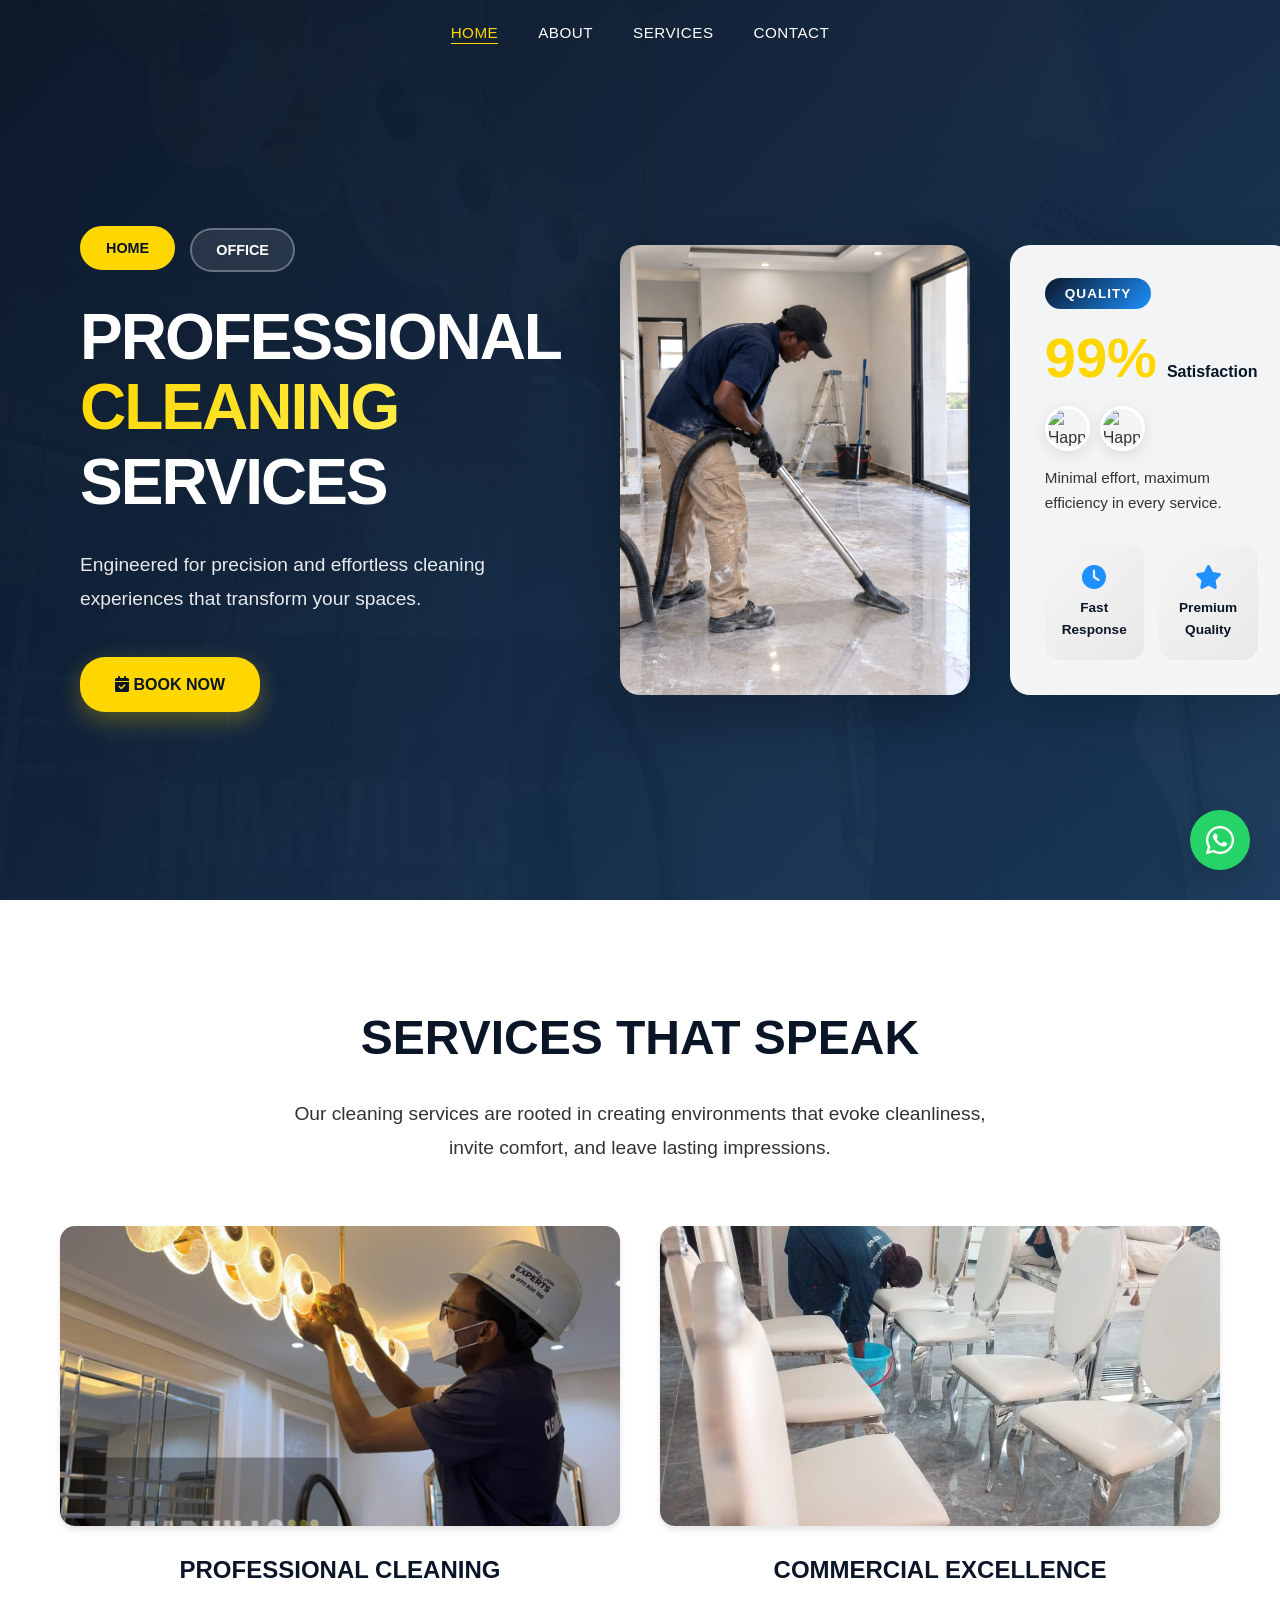
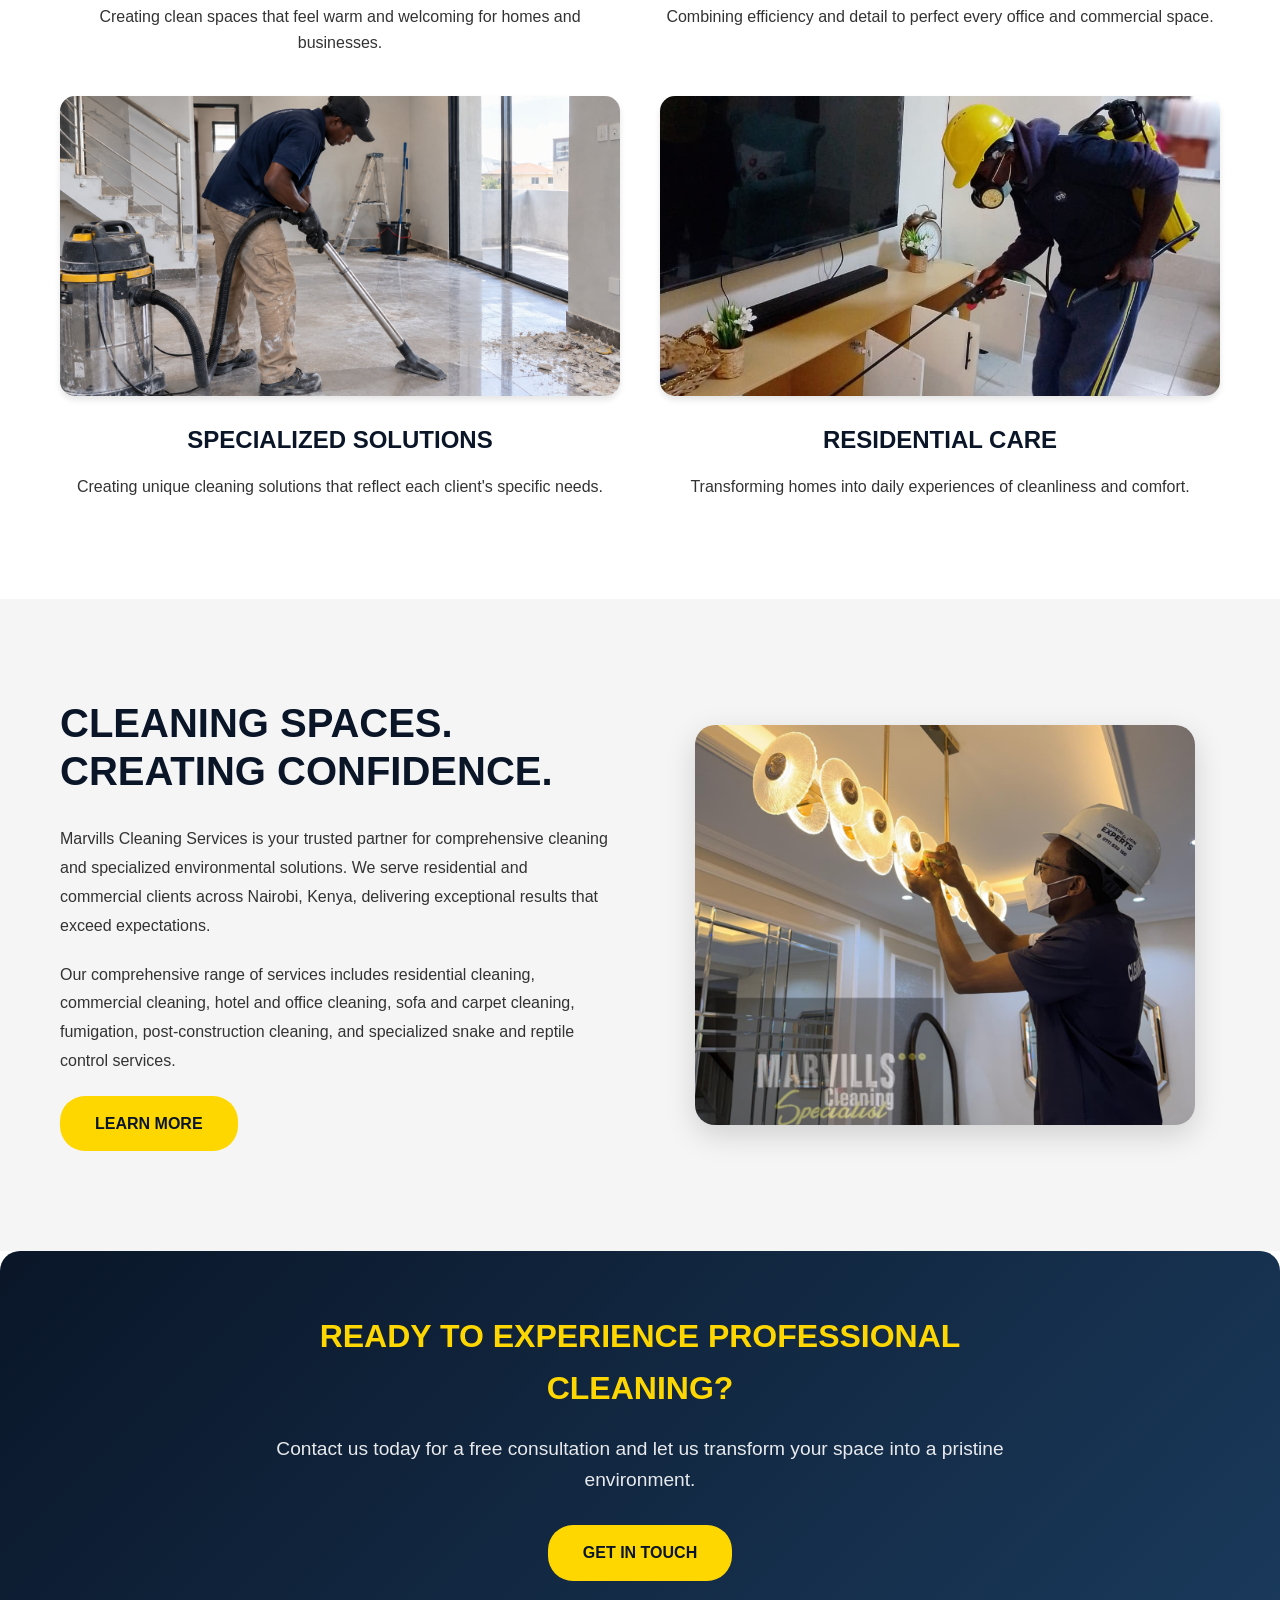
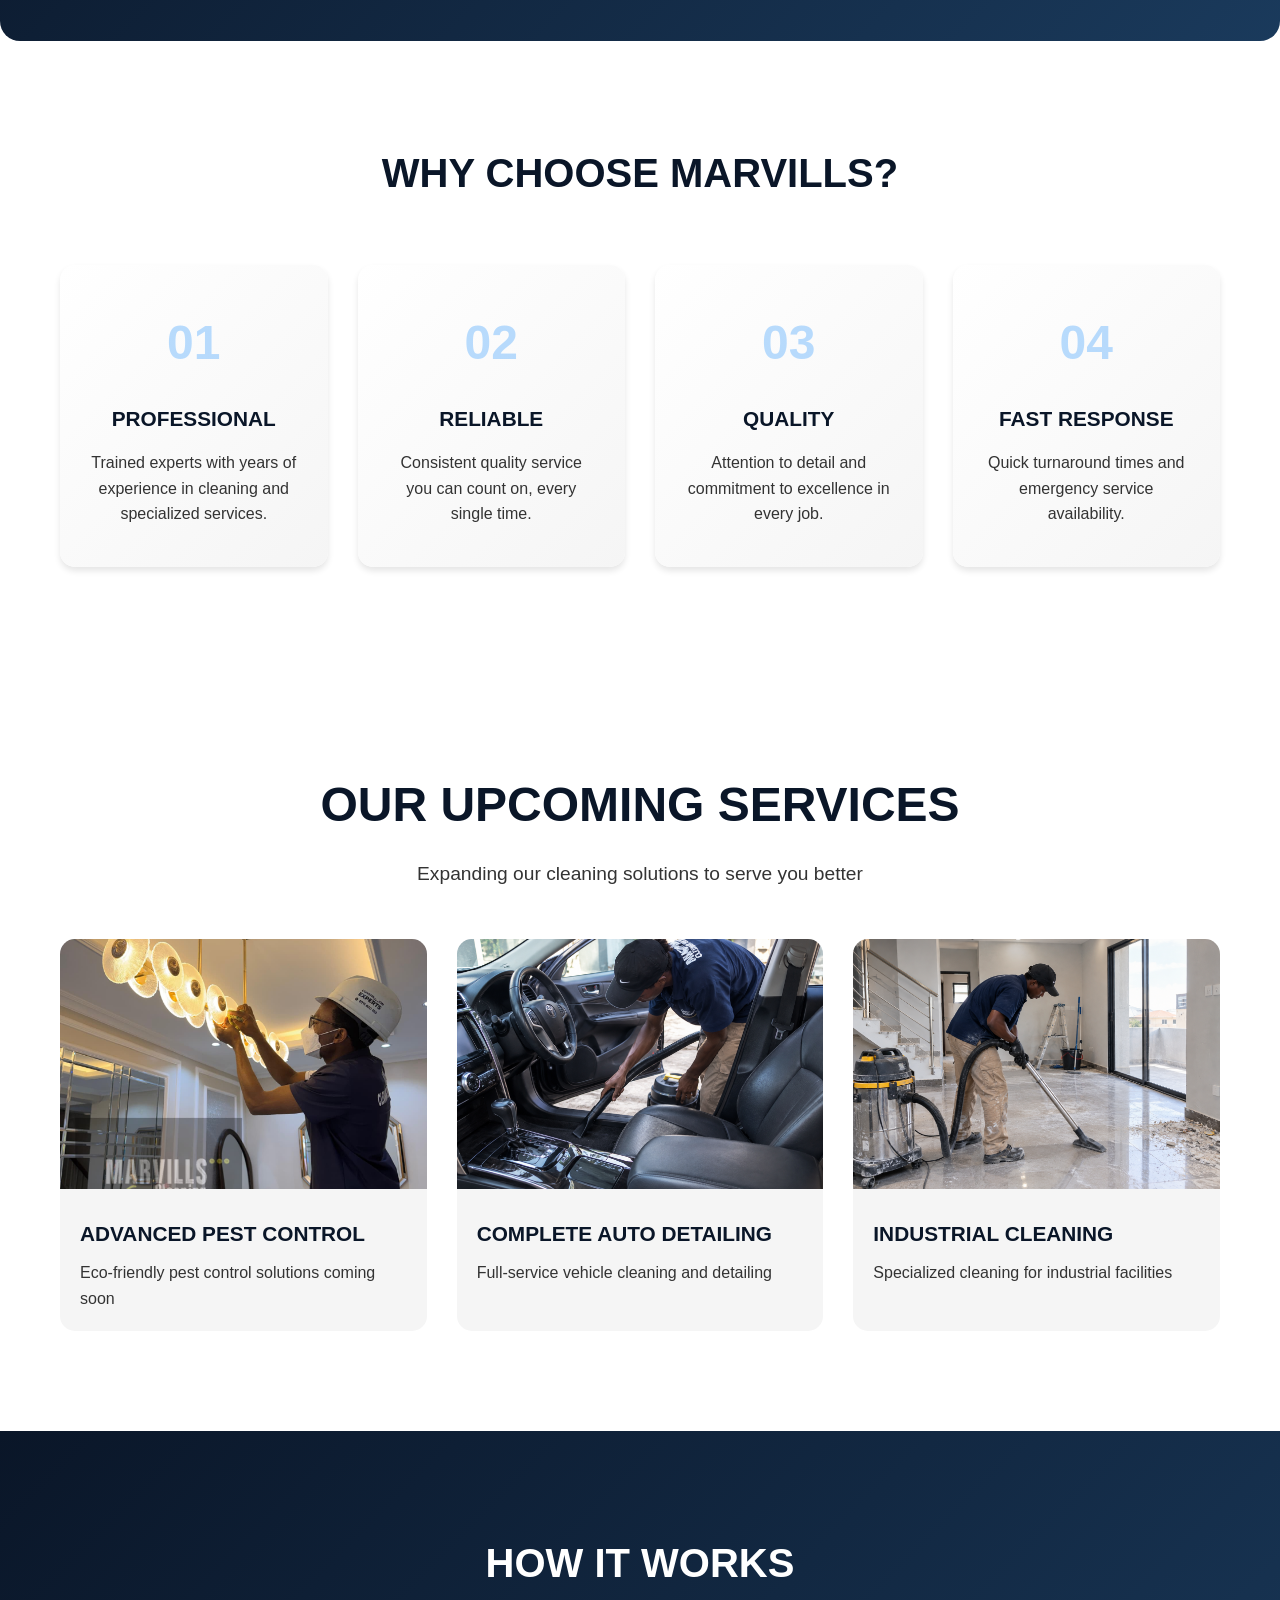
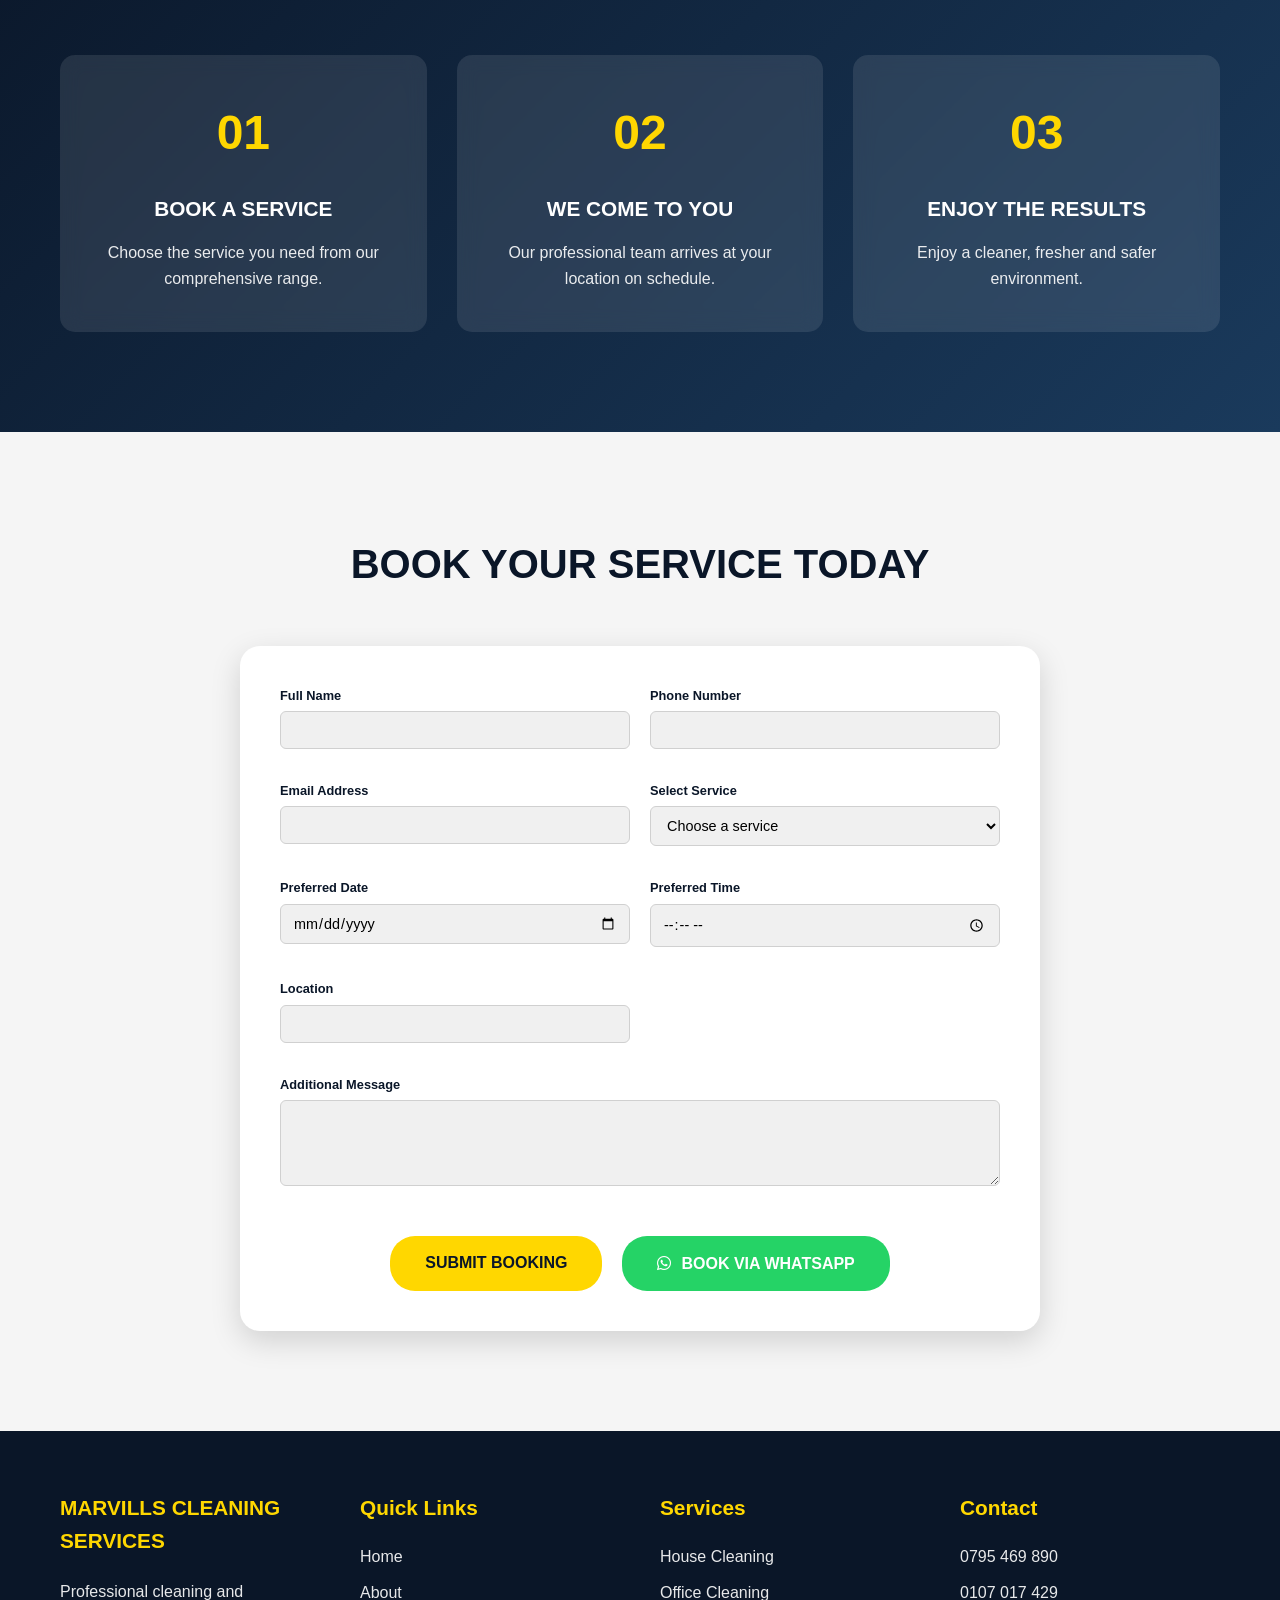
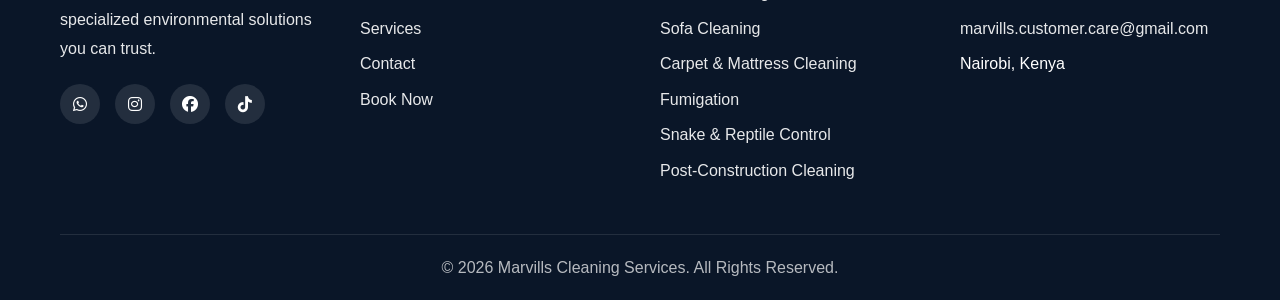
==== commit 625df4ba: "updates" ====
--- a/index.html
+++ b/index.html
@@ -12,10 +12,6 @@
     <nav class="navbar" id="navbar">
         <div class="container">
             <div class="nav-content">
-                <a href="index.html" class="logo">
-                    <i class="fas fa-broom"></i>
-                    <span>MARVILLS</span>
-                </a>
                 <ul class="nav-links" id="navLinks">
                     <li><a href="index.html" class="active">HOME</a></li>
                     <li><a href="about.html">ABOUT</a></li>
@@ -34,7 +30,7 @@
     <!-- Hero Section -->
     <section class="hero">
         <div class="hero-background">
-            <img src="https://images.unsplash.com/photo-1581578731117-104f2a49d5f4?w=1920&q=80" alt="Professional Cleaning">
+            <img src="images/SHAND.jpg" alt="Professional Cleaning">
             <div class="hero-overlay"></div>
         </div>
         
@@ -49,7 +45,7 @@
                     
                     <div class="hero-headline">
                         <h1>PROFESSIONAL <span class="gold-text">CLEANING</span></h1>
-                        <h1>& SERVICES</h1>
+                        <h1>SERVICES</h1>
                     </div>
                     
                     <p class="hero-description">Engineered for precision and effortless cleaning experiences that transform your spaces.</p>
@@ -65,7 +61,7 @@
                 <!-- Right Side - Product/Stats -->
                 <div class="hero-right">
                     <div class="hero-product">
-                        <img src="https://images.unsplash.com/photo-1587937533577-0ba337fbd436?w=600&q=80" alt="Professional Cleaning Supplies" class="product-image">
+                        <img src="images/post construction.png" alt="Professional Cleaning Supplies" class="product-image">
                         
                         <div class="hero-stats-card">
                             <div class="stats-header">
@@ -110,175 +106,31 @@
             <div class="services-speak-grid">
                 <div class="service-speak-card">
                     <div class="service-speak-image">
-                        <img src="https://images.unsplash.com/photo-1581578731117-104f2a49d5f4?w=400&q=80" alt="Professional Cleaning">
+                        <img src="images/SHAND.jpg" alt="Professional Cleaning">
                     </div>
                     <h3>PROFESSIONAL CLEANING</h3>
                     <p>Creating clean spaces that feel warm and welcoming for homes and businesses.</p>
                 </div>
                 <div class="service-speak-card">
                     <div class="service-speak-image">
-                        <img src="https://images.unsplash.com/photo-1628177142898-93e36e4e3a50?w=400&q=80" alt="Office Cleaning">
+                        <img src="images/SPACE.jpeg" alt="Office Cleaning">
                     </div>
                     <h3>COMMERCIAL EXCELLENCE</h3>
                     <p>Combining efficiency and detail to perfect every office and commercial space.</p>
                 </div>
                 <div class="service-speak-card">
                     <div class="service-speak-image">
-                        <img src="https://images.unsplash.com/photo-1532190241740-4a1c8ace95c4?w=400&q=80" alt="Specialized Cleaning">
+                        <img src="images/post construction.png" alt="Specialized Cleaning">
                     </div>
                     <h3>SPECIALIZED SOLUTIONS</h3>
                     <p>Creating unique cleaning solutions that reflect each client's specific needs.</p>
                 </div>
                 <div class="service-speak-card">
                     <div class="service-speak-image">
-                        <img src="https://images.unsplash.com/photo-1584622650111-993a426fbf0a?w=400&q=80" alt="Residential Cleaning">
+                        <img src="images/LIVING.jpg" alt="Residential Cleaning">
                     </div>
                     <h3>RESIDENTIAL CARE</h3>
                     <p>Transforming homes into daily experiences of cleanliness and comfort.</p>
-                </div>
-            </div>
-        </div>
-    </section>
-
-    <!-- Testimonials Section -->
-    <section class="testimonials-section">
-        <div class="container">
-            <h2>VOICES FROM THOSE WE'VE CLEANED WITH</h2>
-            <div class="testimonials-layout">
-                <div class="testimonial-avatars">
-                    <div class="avatar-circle">
-                        <img src="https://images.unsplash.com/photo-1494790108377-be9c29b29330?w=100&q=80" alt="Sarah Mwangi">
-                    </div>
-                    <div class="avatar-circle">
-                        <img src="https://images.unsplash.com/photo-1507003211169-0a1dd7228f2d?w=100&q=80" alt="James Kamau">
-                    </div>
-                    <div class="avatar-circle featured">
-                        <img src="https://images.unsplash.com/photo-1438761681033-6461ffad8d80?w=100&q=80" alt="Grace Wanjiku">
-                    </div>
-                    <div class="avatar-circle">
-                        <img src="https://images.unsplash.com/photo-1472099645785-5658abf4ff4e?w=100&q=80" alt="David Ochieng">
-                    </div>
-                    <div class="avatar-circle">
-                        <img src="https://images.unsplash.com/photo-1544005313-94ddf0286df2?w=100&q=80" alt="Mary Njoroge">
-                    </div>
-                </div>
-                <div class="featured-testimonial">
-                    <h3>Grace Wanjiku</h3>
-                    <p class="testimonial-role">Restaurant Owner, Kilimani</p>
-                    <p class="testimonial-quote">"Visionary cleaning with practical execution. Our restaurant had complex cleaning needs, and Marvills delivered beyond expectations. Their team balanced thorough cleaning with operational constraints - and the final result is both pristine and efficient."</p>
-                    <div class="testimonial-rating">
-                        <i class="fas fa-star"></i>
-                        <i class="fas fa-star"></i>
-                        <i class="fas fa-star"></i>
-                        <i class="fas fa-star"></i>
-                        <i class="fas fa-star"></i>
-                    </div>
-                </div>
-            </div>
-        </div>
-    </section>
-
-    <!-- Selected Projects Section -->
-    <section class="selected-projects">
-        <div class="container">
-            <h2>SELECTED PROJECTS</h2>
-            <div class="projects-layout">
-                <div class="projects-sidebar">
-                    <ul class="projects-list">
-                        <li class="project-item active" data-project="casa-lumen">Westlands Office Complex</li>
-                        <li class="project-item" data-project="lunaris-estate">Kilimani Residential</li>
-                        <li class="project-item" data-project="haven-point">Nairobi CBD Hotel</li>
-                        <li class="project-item" data-project="silverleaf">Muthaiga Estate</li>
-                        <li class="project-item" data-project="casa-verde">Karen Villa</li>
-                        <li class="project-item" data-project="azure-horizon">Lavington Mall</li>
-                        <li class="project-item" data-project="serenity-estate">Runda Estate</li>
-                    </ul>
-                </div>
-                <div class="project-display">
-                    <div class="project-card active" id="casa-lumen">
-                        <img src="https://images.unsplash.com/photo-1497366216548-37526070297c?w=800&q=80" alt="Westlands Office Complex">
-                        <div class="project-info">
-                            <h3>Westlands Office Complex</h3>
-                            <p>A modern office space in Westlands where glass, natural light, and open layouts connect interior and exterior environments.</p>
-                            <div class="project-details">
-                                <span>5,000m²</span>
-                                <span>2023</span>
-                                <span>Commercial</span>
-                            </div>
-                        </div>
-                    </div>
-                    <div class="project-card" id="lunaris-estate">
-                        <img src="https://images.unsplash.com/photo-1584622650111-993a426fbf0a?w=800&q=80" alt="Kilimani Residential">
-                        <div class="project-info">
-                            <h3>Kilimani Residential</h3>
-                            <p>Complete residential cleaning and maintenance for luxury apartments in the heart of Kilimani.</p>
-                            <div class="project-details">
-                                <span>150 Units</span>
-                                <span>2022</span>
-                                <span>Residential</span>
-                            </div>
-                        </div>
-                    </div>
-                    <div class="project-card" id="haven-point">
-                        <img src="https://images.unsplash.com/photo-1566665797739-1674de7a421a?w=800&q=80" alt="Nairobi CBD Hotel">
-                        <div class="project-info">
-                            <h3>Nairobi CBD Hotel</h3>
-                            <p>Comprehensive hotel cleaning services ensuring pristine guest experiences in Nairobi's central business district.</p>
-                            <div class="project-details">
-                                <span>200 Rooms</span>
-                                <span>2023</span>
-                                <span>Hospitality</span>
-                            </div>
-                        </div>
-                    </div>
-                    <div class="project-card" id="silverleaf">
-                        <img src="https://images.unsplash.com/photo-1504307651254-35680f356dfd?w=800&q=80" alt="Muthaiga Estate">
-                        <div class="project-info">
-                            <h3>Muthaiga Estate</h3>
-                            <p>Post-construction cleaning for prestigious estate development, handling dust and debris removal.</p>
-                            <div class="project-details">
-                                <span>10,000m²</span>
-                                <span>2022</span>
-                                <span>Construction</span>
-                            </div>
-                        </div>
-                    </div>
-                    <div class="project-card" id="casa-verde">
-                        <img src="https://images.unsplash.com/photo-1555041469-a586c61ea9bc?w=800&q=80" alt="Karen Villa">
-                        <div class="project-info">
-                            <h3>Karen Villa</h3>
-                            <p>Deep cleaning and specialized sofa/carpet cleaning for luxury villa in Karen.</p>
-                            <div class="project-details">
-                                <span>800m²</span>
-                                <span>2023</span>
-                                <span>Residential</span>
-                            </div>
-                        </div>
-                    </div>
-                    <div class="project-card" id="azure-horizon">
-                        <img src="https://images.unsplash.com/photo-1581578731117-104f2a49d5f4?w=800&q=80" alt="Lavington Mall">
-                        <div class="project-info">
-                            <h3>Lavington Mall</h3>
-                            <p>Ongoing commercial cleaning contract for major shopping mall in Lavington.</p>
-                            <div class="project-details">
-                                <span>15,000m²</span>
-                                <span>2021-Present</span>
-                                <span>Commercial</span>
-                            </div>
-                        </div>
-                    </div>
-                    <div class="project-card" id="serenity-estate">
-                        <img src="https://images.unsplash.com/photo-1628177142898-93e36e4e3a50?w=800&q=80" alt="Runda Estate">
-                        <div class="project-info">
-                            <h3>Runda Estate</h3>
-                            <p>Complete fumigation and pest control services for residential estate development.</p>
-                            <div class="project-details">
-                                <span>50 Homes</span>
-                                <span>2023</span>
-                                <span>Fumigation</span>
-                            </div>
-                        </div>
-                    </div>
                 </div>
             </div>
         </div>
@@ -295,8 +147,19 @@
                     <a href="about.html" class="btn-primary">LEARN MORE</a>
                 </div>
                 <div class="about-image">
-                    <img src="https://images.unsplash.com/photo-1581578731117-104f2a49d5f4?w=600&q=80" alt="Professional Cleaning Team" class="about-img">
-                </div>
+                    <img src="images/SHAND.jpg" alt="Professional Cleaning Team" class="about-img">
+                </div>
+            </div>
+        </div>
+    </section>
+
+    <!-- Call to Action Section -->
+    <section class="cta-section">
+        <div class="container">
+            <div class="cta-content">
+                <h2>READY TO EXPERIENCE PROFESSIONAL CLEANING?</h2>
+                <p>Contact us today for a free consultation and let us transform your space into a pristine environment.</p>
+                <a href="contact.html" class="btn-primary">GET IN TOUCH</a>
             </div>
         </div>
     </section>
@@ -337,17 +200,17 @@
             <p>Expanding our cleaning solutions to serve you better</p>
             <div class="upcoming-grid">
                 <div class="upcoming-card">
-                    <img src="https://images.unsplash.com/photo-1558618666-fcd25c85cd64?w=400&q=80" alt="Pest Control Innovation">
+                    <img src="images/SHAND.jpg" alt="Pest Control Innovation">
                     <h3>ADVANCED PEST CONTROL</h3>
                     <p>Eco-friendly pest control solutions coming soon</p>
                 </div>
                 <div class="upcoming-card">
-                    <img src="https://images.unsplash.com/photo-1601362840469-51e4d8d58785?w=400&q=80" alt="Vehicle Detailing">
+                    <img src="images/car.png" alt="Vehicle Detailing">
                     <h3>COMPLETE AUTO DETAILING</h3>
                     <p>Full-service vehicle cleaning and detailing</p>
                 </div>
                 <div class="upcoming-card">
-                    <img src="https://images.unsplash.com/photo-1584622650111-993a426fbf0a?w=400&q=80" alt="Industrial Cleaning">
+                    <img src="images/post construction.png" alt="Industrial Cleaning">
                     <h3>INDUSTRIAL CLEANING</h3>
                     <p>Specialized cleaning for industrial facilities</p>
                 </div>
--- a/css/style.css
+++ b/css/style.css
@@ -50,25 +50,9 @@
 
 .nav-content {
     display: flex;
-    justify-content: space-between;
+    justify-content: center;
     align-items: center;
     padding: 20px 0;
-}
-
-.logo {
-    display: flex;
-    align-items: center;
-    gap: 10px;
-    color: var(--white);
-    text-decoration: none;
-    font-size: 1.5rem;
-    font-weight: 700;
-    letter-spacing: 1px;
-}
-
-.logo i {
-    color: var(--gold);
-    font-size: 1.8rem;
 }
 
 .nav-links {
@@ -585,207 +569,34 @@
     font-size: 1rem;
 }
 
-/* Selected Projects Section */
-.selected-projects {
-    padding: 100px 0;
-    background-color: var(--light-gray);
-}
-
-.selected-projects h2 {
-    text-align: center;
-    color: var(--navy-blue);
-    font-size: 3rem;
-    margin-bottom: 50px;
-    font-weight: 700;
-}
-
-.projects-layout {
-    display: grid;
-    grid-template-columns: 300px 1fr;
-    gap: 40px;
-}
-
-.projects-sidebar {
-    background: var(--white);
-    padding: 30px;
-    border-radius: 15px;
-    box-shadow: var(--shadow);
-    height: fit-content;
-}
-
-.projects-list {
-    list-style: none;
-}
-
-.project-item {
-    padding: 15px 10px;
-    cursor: pointer;
-    transition: var(--transition);
-    border-left: 3px solid transparent;
-    color: var(--dark-gray);
-    font-weight: 500;
-    margin-bottom: 5px;
-}
-
-.project-item:hover {
-    background-color: var(--light-gray);
-    color: var(--bright-blue);
-}
-
-.project-item.active {
-    background-color: rgba(30, 144, 255, 0.1);
-    border-left-color: var(--bright-blue);
-    color: var(--bright-blue);
-    font-weight: 600;
-}
-
-.project-display {
-    position: relative;
-}
-
-.project-card {
-    display: none;
-    background: var(--white);
-    border-radius: 15px;
-    overflow: hidden;
-    box-shadow: var(--shadow-lg);
-}
-
-.project-card.active {
-    display: block;
-    animation: fadeIn 0.5s ease;
-}
-
-@keyframes fadeIn {
-    from { opacity: 0; transform: translateY(20px); }
-    to { opacity: 1; transform: translateY(0); }
-}
-
-.project-card img {
-    width: 100%;
-    height: 400px;
-    object-fit: cover;
-}
-
-.project-info {
-    padding: 30px;
-}
-
-.project-info h3 {
-    color: var(--navy-blue);
-    font-size: 1.8rem;
-    margin-bottom: 15px;
-}
-
-.project-info p {
-    color: var(--dark-gray);
-    line-height: 1.8;
+/* CTA Section */
+.cta-section {
+    padding: 80px 0;
+    background: linear-gradient(135deg, var(--navy-blue) 0%, #1a3a5c 100%);
+    color: var(--white);
+}
+
+.cta-content {
+    text-align: center;
+    max-width: 800px;
+    margin: 0 auto;
+}
+
+.cta-content h2 {
+    font-size: 2.5rem;
     margin-bottom: 20px;
-}
-
-.project-details {
-    display: flex;
-    gap: 20px;
-    flex-wrap: wrap;
-}
-
-.project-details span {
-    background: linear-gradient(135deg, var(--bright-blue) 0%, var(--navy-blue) 100%);
-    color: var(--white);
-    padding: 8px 15px;
-    border-radius: 20px;
-    font-size: 0.9rem;
-    font-weight: 500;
-}
-
-/* Testimonials Section */
-.testimonials-section {
-    padding: 100px 0;
-    background: linear-gradient(135deg, var(--navy-blue) 0%, #1a3a5c 100%);
-    color: var(--white);
-}
-
-.testimonials-section h2 {
-    text-align: center;
-    font-size: 3rem;
-    margin-bottom: 50px;
     color: var(--gold);
 }
 
-.testimonials-layout {
-    display: grid;
-    grid-template-columns: 1fr 1fr;
-    gap: 60px;
-    align-items: center;
-}
-
-.testimonial-avatars {
-    display: flex;
-    justify-content: center;
-    gap: 20px;
-    flex-wrap: wrap;
-}
-
-.avatar-circle {
-    width: 80px;
-    height: 80px;
-    border-radius: 50%;
-    overflow: hidden;
-    border: 3px solid rgba(255, 255, 255, 0.3);
-    transition: var(--transition);
-}
-
-.avatar-circle img {
-    width: 100%;
-    height: 100%;
-    object-fit: cover;
-}
-
-.avatar-circle:hover {
-    border-color: var(--gold);
-    transform: scale(1.1);
-}
-
-.avatar-circle.featured {
-    width: 120px;
-    height: 120px;
-    border-color: var(--gold);
-    border-width: 4px;
-}
-
-.featured-testimonial {
-    background: rgba(255, 255, 255, 0.1);
-    padding: 40px;
-    border-radius: 15px;
-    backdrop-filter: blur(10px);
-    border: 1px solid rgba(255, 255, 255, 0.1);
-}
-
-.featured-testimonial h3 {
-    color: var(--gold);
-    font-size: 1.8rem;
-    margin-bottom: 5px;
-}
-
-.testimonial-role {
-    color: var(--white);
-    opacity: 0.8;
-    margin-bottom: 20px;
-    font-size: 1rem;
-}
-
-.testimonial-quote {
-    font-size: 1.1rem;
-    line-height: 1.8;
-    margin-bottom: 25px;
-    font-style: italic;
-    opacity: 0.95;
-}
-
-.featured-testimonial .testimonial-rating {
-    color: var(--gold);
+.cta-content p {
     font-size: 1.2rem;
-}
+    margin-bottom: 30px;
+    opacity: 0.9;
+}
+
+/* Selected Projects Section - Removed */
+
+/* Testimonials Section - Removed */
 
 /* Upcoming Services Section */
 .upcoming-services {
@@ -1066,7 +877,7 @@
 }
 
 .form-group {
-    margin-bottom: 20px;
+    margin-bottom: 12px;
 }
 
 .form-group.full-width {
@@ -1075,22 +886,23 @@
 
 .form-group label {
     display: block;
-    margin-bottom: 8px;
+    margin-bottom: 5px;
     color: var(--navy-blue);
     font-weight: 600;
-    font-size: 0.9rem;
+    font-size: 0.8rem;
 }
 
 .form-group input,
 .form-group select,
 .form-group textarea {
     width: 100%;
-    padding: 12px 15px;
-    border: 2px solid #e0e0e0;
-    border-radius: 8px;
-    font-size: 1rem;
+    padding: 10px 12px;
+    border: 1px solid #d0d0d0;
+    border-radius: 6px;
+    font-size: 0.9rem;
     transition: var(--transition);
     font-family: inherit;
+    background-color: #f0f0f0;
 }
 
 .form-group input:focus,
@@ -1105,12 +917,70 @@
     resize: vertical;
 }
 
+.form-checkbox {
+    display: flex;
+    align-items: flex-start;
+    gap: 8px;
+    margin-bottom: 15px;
+}
+
+.form-checkbox input[type="checkbox"] {
+    width: 18px;
+    height: 18px;
+    margin-top: 3px;
+    cursor: pointer;
+    accent-color: var(--navy-blue);
+}
+
+.form-checkbox label {
+    color: var(--dark-gray);
+    font-size: 0.9rem;
+    line-height: 1.5;
+    cursor: pointer;
+}
+
+.form-checkbox label a {
+    color: var(--bright-blue);
+    text-decoration: none;
+    font-weight: 600;
+}
+
+.form-checkbox label a:hover {
+    text-decoration: underline;
+}
+
 .form-buttons {
     display: flex;
     gap: 20px;
     justify-content: center;
     margin-top: 30px;
     flex-wrap: wrap;
+}
+
+.btn-submit {
+    background-color: #000000;
+    color: var(--white);
+    padding: 12px 24px;
+    border: none;
+    border-radius: 6px;
+    font-size: 0.9rem;
+    font-weight: 600;
+    cursor: pointer;
+    transition: var(--transition);
+    display: inline-flex;
+    align-items: center;
+    gap: 8px;
+    text-decoration: none;
+}
+
+.btn-submit:hover {
+    background-color: #333333;
+    transform: translateY(-2px);
+    box-shadow: 0 8px 20px rgba(0, 0, 0, 0.2);
+}
+
+.btn-submit i {
+    font-size: 0.8rem;
 }
 
 .btn-whatsapp {
@@ -1508,36 +1378,36 @@
 .contact-content {
     display: grid;
     grid-template-columns: 1fr 1fr;
-    gap: 60px;
-    margin-bottom: 80px;
+    gap: 40px;
+    margin-bottom: 40px;
 }
 
 .contact-info h2 {
     color: var(--navy-blue);
-    font-size: 2.5rem;
-    margin-bottom: 40px;
+    font-size: 1.8rem;
+    margin-bottom: 25px;
 }
 
 .contact-details {
-    margin-bottom: 40px;
+    margin-bottom: 25px;
 }
 
 .contact-item {
     display: flex;
-    gap: 20px;
-    margin-bottom: 30px;
+    gap: 15px;
+    margin-bottom: 20px;
 }
 
 .contact-item i {
-    font-size: 1.5rem;
+    font-size: 1.2rem;
     color: var(--bright-blue);
     margin-top: 5px;
 }
 
 .contact-item h3 {
     color: var(--navy-blue);
-    margin-bottom: 10px;
-    font-size: 1.1rem;
+    margin-bottom: 8px;
+    font-size: 1rem;
 }
 
 .contact-item a {
@@ -1554,20 +1424,21 @@
 
 .social-buttons {
     display: flex;
-    gap: 15px;
+    gap: 10px;
     flex-wrap: wrap;
 }
 
 .social-btn {
     display: flex;
     align-items: center;
-    gap: 10px;
-    padding: 12px 25px;
-    border-radius: 25px;
+    gap: 8px;
+    padding: 10px 20px;
+    border-radius: 20px;
     text-decoration: none;
     font-weight: 600;
     transition: var(--transition);
     color: var(--white);
+    font-size: 0.9rem;
 }
 
 .social-btn.whatsapp {
@@ -1591,10 +1462,14 @@
     box-shadow: var(--shadow-lg);
 }
 
+.social-btn i {
+    font-size: 0.9rem;
+}
+
 .contact-message h2 {
     color: var(--navy-blue);
-    font-size: 2.5rem;
-    margin-bottom: 30px;
+    font-size: 1.8rem;
+    margin-bottom: 20px;
     line-height: 1.2;
 }
 
@@ -1605,39 +1480,53 @@
 }
 
 .map-section {
-    margin-bottom: 80px;
+    margin-bottom: 40px;
 }
 
 .map-section h2 {
     text-align: center;
     color: var(--navy-blue);
-    font-size: 2.5rem;
-    margin-bottom: 40px;
+    font-size: 1.8rem;
+    margin-bottom: 25px;
 }
 
 .map-placeholder {
     background: linear-gradient(135deg, var(--light-gray) 0%, #e0e0e0 100%);
-    border-radius: 20px;
-    padding: 60px;
+    border-radius: 15px;
+    padding: 40px;
     text-align: center;
     box-shadow: var(--shadow);
+    position: relative;
+    overflow: hidden;
+}
+
+.map-image {
+    position: absolute;
+    top: 0;
+    left: 0;
+    width: 100%;
+    height: 100%;
+    object-fit: cover;
+    opacity: 0.3;
 }
 
 .map-content {
-    max-width: 500px;
+    max-width: 400px;
     margin: 0 auto;
+    position: relative;
+    z-index: 2;
 }
 
 .map-content i {
-    font-size: 4rem;
+    font-size: 3rem;
     color: var(--bright-blue);
-    margin-bottom: 20px;
+    margin-bottom: 15px;
 }
 
 .map-content h3 {
     color: var(--navy-blue);
-    font-size: 1.5rem;
-    margin-bottom: 10px;
+    font-size: 1.2rem;
+    margin-bottom: 8px;
 }
 
 .map-content p {
@@ -1645,23 +1534,29 @@
 }
 
 .contact-form-section {
-    margin-bottom: 80px;
+    margin-bottom: 40px;
+    background: linear-gradient(135deg, var(--navy-blue) 0%, #1a3a5c 100%);
+    padding: 40px 0;
 }
 
 .contact-form-section h2 {
     text-align: center;
-    color: var(--navy-blue);
-    font-size: 2.5rem;
-    margin-bottom: 50px;
+    color: var(--white);
+    font-size: 1.8rem;
+    margin-bottom: 30px;
 }
 
 .contact-form {
-    max-width: 800px;
+    max-width: 400px;
     margin: 0 auto;
-    background: var(--white);
-    padding: 40px;
-    border-radius: 20px;
-    box-shadow: var(--shadow-lg);
+    background: #f8f8f8;
+    padding: 25px;
+    border-radius: 12px;
+    box-shadow: 0 4px 20px rgba(0, 0, 0, 0.1);
+}
+
+.contact-form .form-grid {
+    grid-template-columns: 1fr;
 }
 
 /* Footer */
@@ -1940,28 +1835,11 @@
     .services-grid,
     .why-grid-page,
     .services-list,
-    .testimonials-grid,
     .services-speak-grid,
     .upcoming-grid {
         grid-template-columns: 1fr;
     }
 
-    .projects-layout {
-        grid-template-columns: 1fr;
-    }
-
-    .projects-sidebar {
-        margin-bottom: 30px;
-    }
-
-    .testimonials-layout {
-        grid-template-columns: 1fr;
-    }
-
-    .testimonial-avatars {
-        margin-bottom: 40px;
-    }
-
     .image-placeholder {
         height: 300px;
     }
@@ -1973,6 +1851,14 @@
     .social-btn {
         width: 100%;
         justify-content: center;
+    }
+
+    .cta-content h2 {
+        font-size: 1.8rem;
+    }
+
+    .cta-content p {
+        font-size: 1rem;
     }
 
     .floating-whatsapp {
@@ -2034,16 +1920,6 @@
         font-size: 2rem;
     }
 
-    .avatar-circle {
-        width: 60px;
-        height: 60px;
-    }
-
-    .avatar-circle.featured {
-        width: 80px;
-        height: 80px;
-    }
-
     .booking-form,
     .contact-form {
         padding: 20px;
